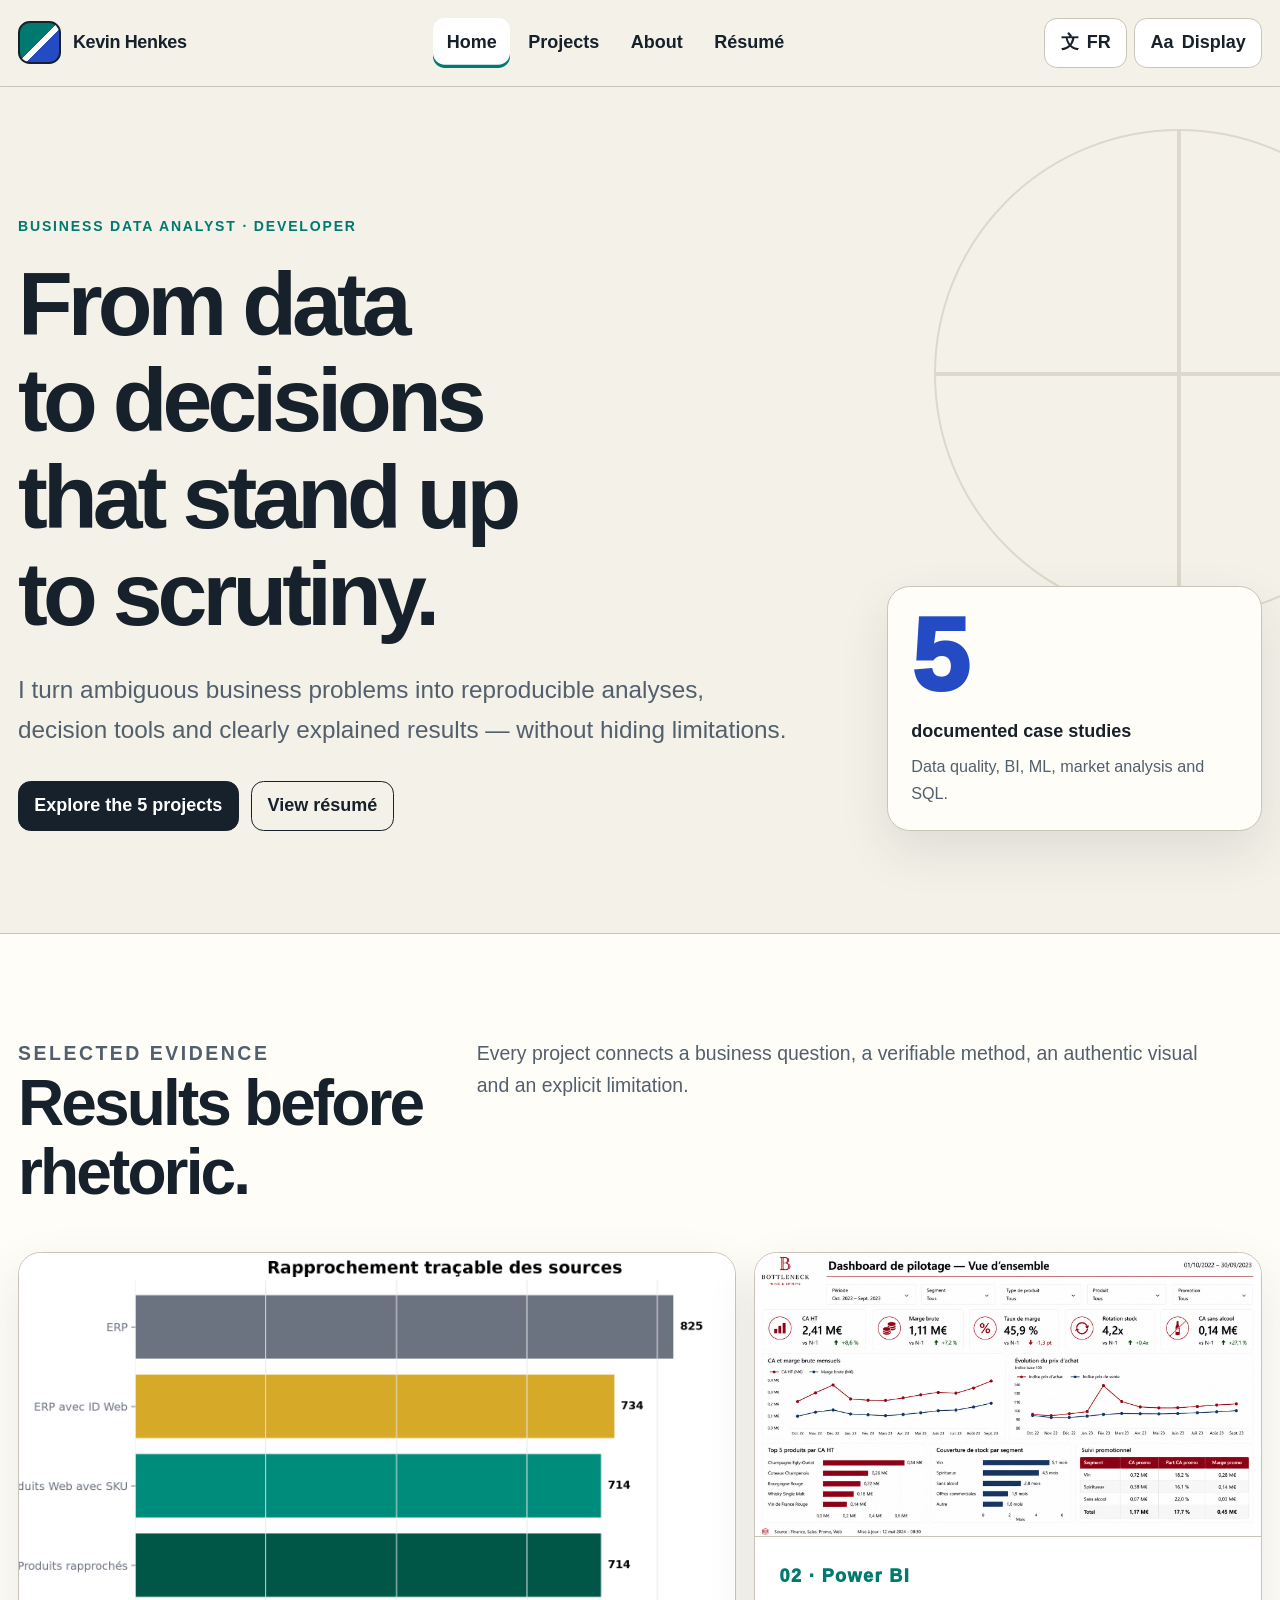
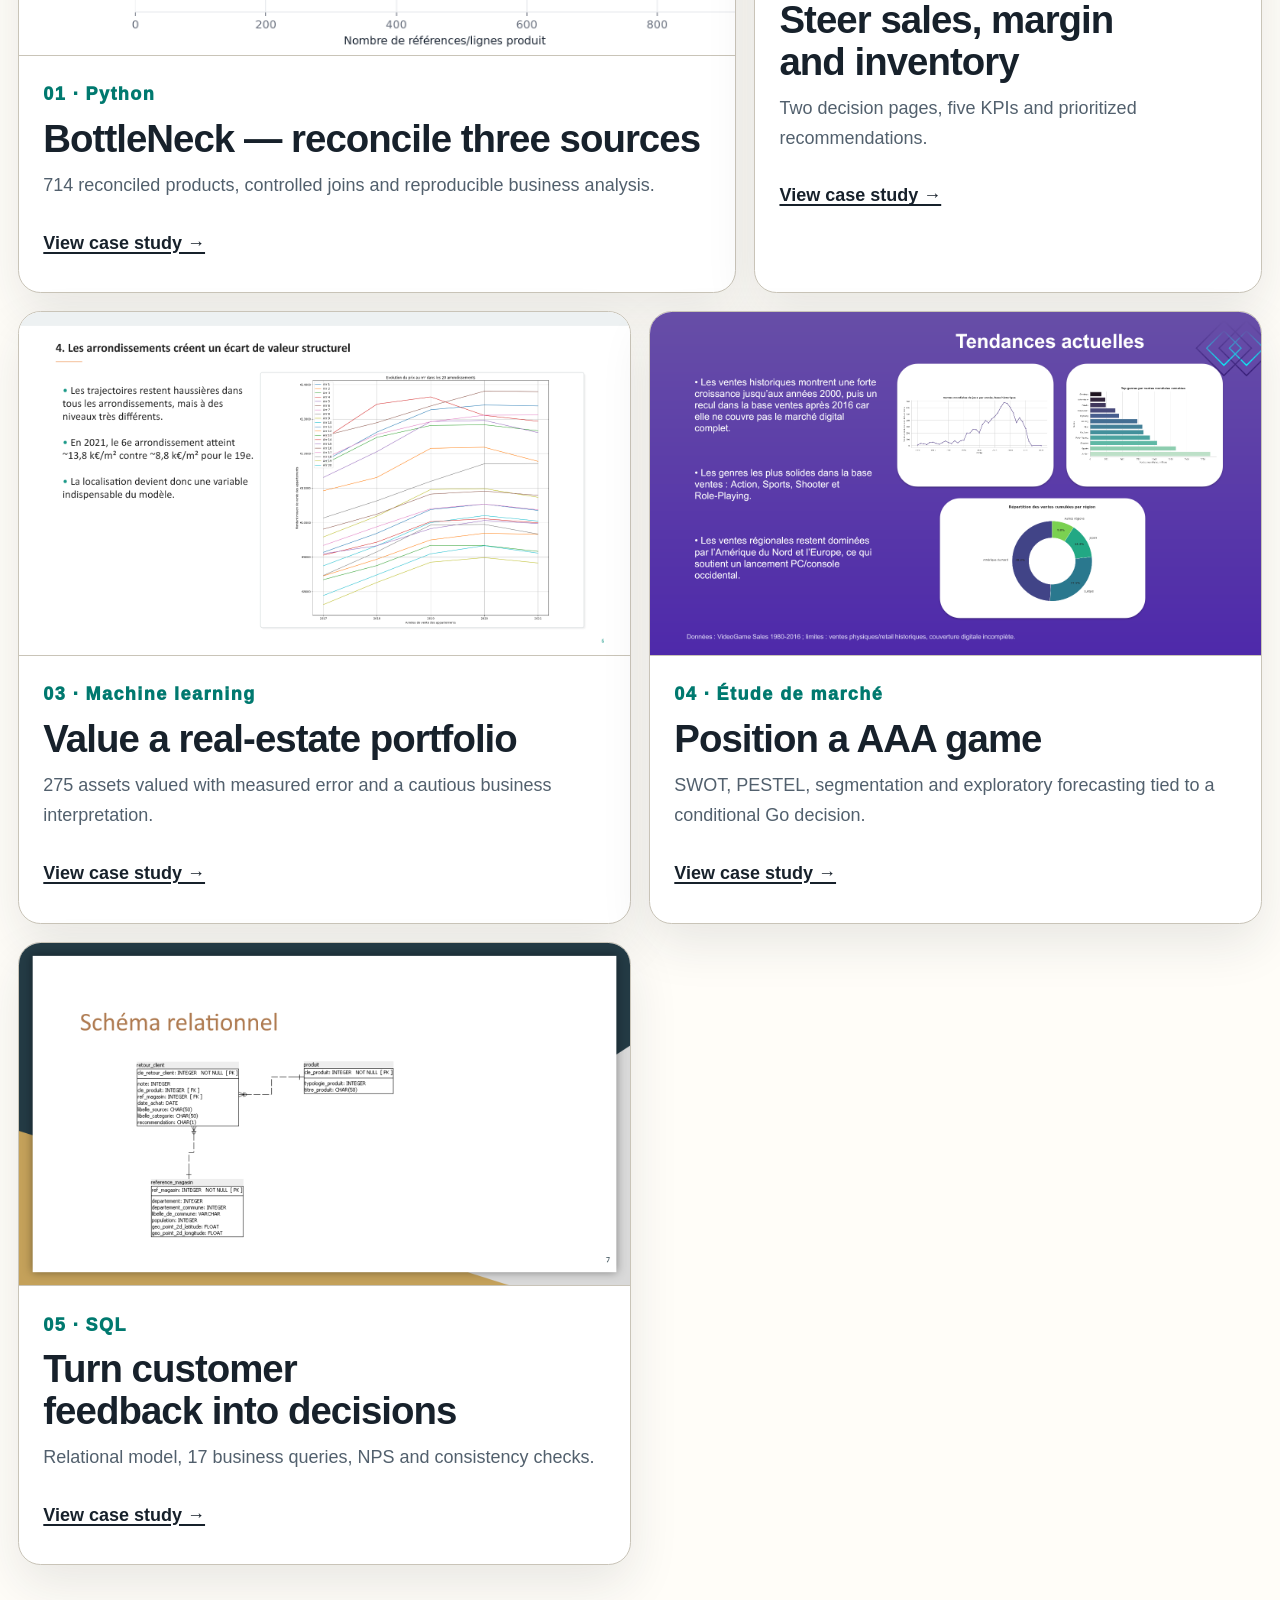
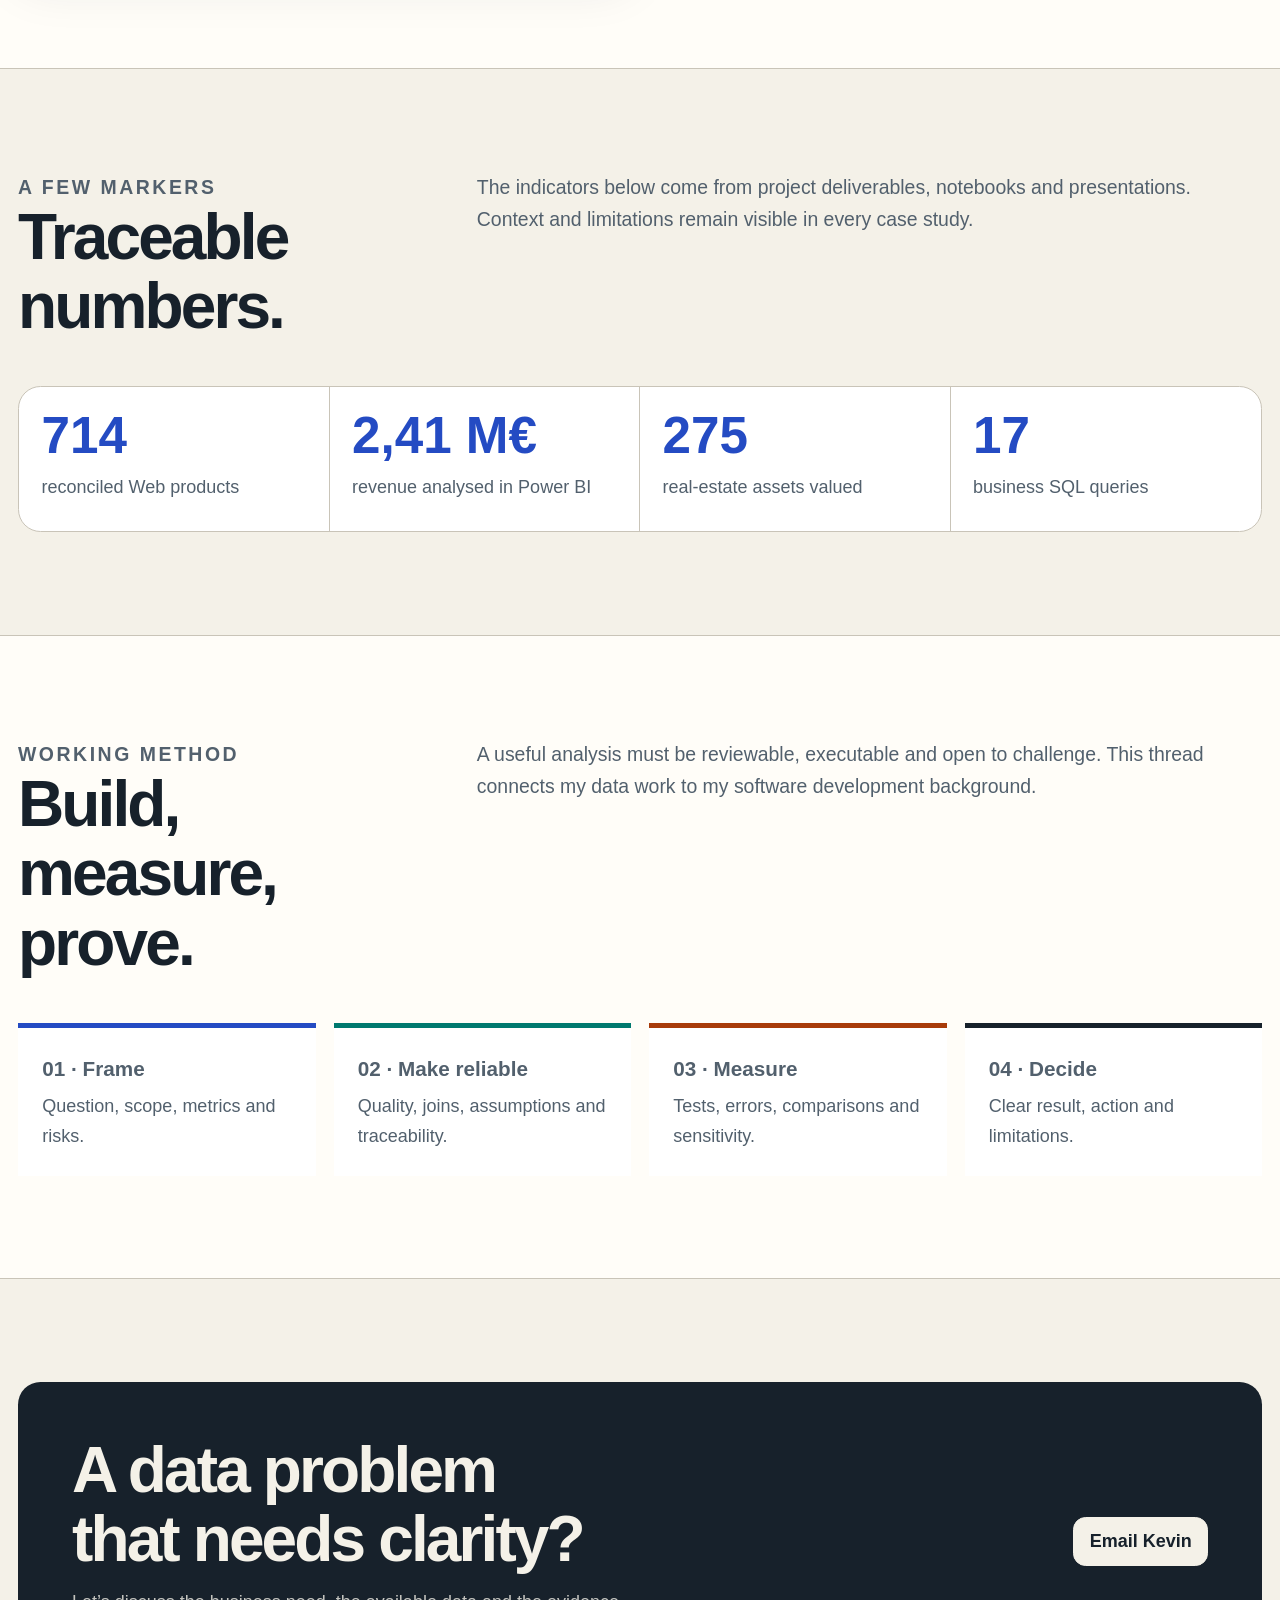
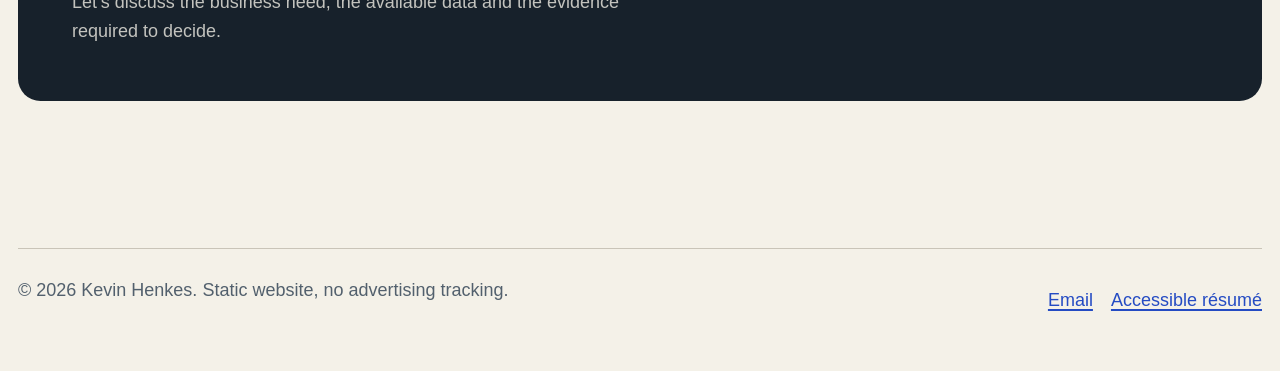
==== Portfolio_Web_Static/index.html @ 6a2ebac6 "v2" ====
<!doctype html>
<html lang="fr">
  <head>
    <meta charset="utf-8">
    <meta name="viewport" content="width=device-width, initial-scale=1">
    <meta name="color-scheme" content="light dark">
    <meta name="theme-color" content="#f4f1e8">
    <meta name="description" content="Portfolio bilingue de Kevin Henkes, Business Data Analyst : Python, SQL, Power BI, machine learning et analyses reproductibles.">
    <meta property="og:type" content="website">
    <meta property="og:title" content="Kevin Henkes — Business Data Analyst">
    <meta property="og:description" content="Cinq projets documentés par leurs décisions, leurs résultats et leurs limites.">
    <title>Kevin Henkes — Business Data Analyst</title>
    <link rel="stylesheet" href="assets/css/styles.css?v=20260821-4">
    <script src="assets/js/app.js?v=20260821-4" defer></script>
  </head>
  <body data-language="fr" data-theme="light" data-contrast="normal" data-text="normal">
    <span class="sr-only" data-page-title data-lang="fr">Kevin Henkes — Business Data Analyst</span>
    <span class="sr-only" data-page-title data-lang="en">Kevin Henkes — Business Data Analyst</span>
    <span class="sr-only" data-page-description data-lang="fr">Portfolio bilingue de Kevin Henkes, Business Data Analyst : Python, SQL, Power BI, machine learning et analyses reproductibles.</span>
    <span class="sr-only" data-page-description data-lang="en">Bilingual portfolio of Kevin Henkes, Business Data Analyst: Python, SQL, Power BI, machine learning and reproducible analysis.</span>

    <a class="skip-link" href="#contenu">
      <span data-lang="fr">Aller au contenu</span>
      <span data-lang="en">Skip to content</span>
    </a>

    <header class="site-header">
      <div class="container header-row">
        <a class="brand" href="index.html" aria-label="Kevin Henkes — Accueil" data-aria-fr="Kevin Henkes — Accueil" data-aria-en="Kevin Henkes — Home">
          <span class="brand-mark" aria-hidden="true">KH</span>
          <span class="brand-text">Kevin Henkes</span>
        </a>
        <button class="menu-button" type="button" data-menu-toggle aria-expanded="false" aria-controls="navigation-principale">
          <span data-lang="fr">Menu</span><span data-lang="en">Menu</span>
        </button>
        <nav class="main-nav" id="navigation-principale" data-main-nav aria-label="Navigation principale" data-aria-fr="Navigation principale" data-aria-en="Main navigation">
          <ul>
            <li><a href="index.html" aria-current="page"><span data-lang="fr">Accueil</span><span data-lang="en">Home</span></a></li>
            <li><a href="projets.html"><span data-lang="fr">Projets</span><span data-lang="en">Projects</span></a></li>
            <li><a href="a-propos.html"><span data-lang="fr">À propos</span><span data-lang="en">About</span></a></li>
            <li><a href="cv.html"><span data-lang="fr">CV</span><span data-lang="en">Résumé</span></a></li>
          </ul>
        </nav>
        <div class="header-actions">
          <button class="control-button" type="button" data-language-toggle>
            <span aria-hidden="true">文</span><span data-language-label>EN</span>
          </button>
          <button class="control-button" type="button" data-access-toggle aria-expanded="false" aria-controls="reglages-accessibilite">
            <span aria-hidden="true">Aa</span>
            <span class="control-label" data-lang="fr">Affichage</span><span class="control-label" data-lang="en">Display</span>
          </button>
        </div>
      </div>
    </header>

    <aside class="access-panel" id="reglages-accessibilite" data-access-panel hidden aria-labelledby="titre-accessibilite">
      <h2 id="titre-accessibilite"><span data-lang="fr">Confort visuel</span><span data-lang="en">Visual comfort</span></h2>
      <p><span data-lang="fr">Ces réglages sont mémorisés uniquement dans votre navigateur.</span><span data-lang="en">These settings are stored only in your browser.</span></p>
      <div class="access-grid">
        <button class="control-button" type="button" data-theme-toggle aria-pressed="false"><span data-lang="fr">Clair / sombre</span><span data-lang="en">Light / dark</span></button>
        <button class="control-button" type="button" data-contrast-toggle aria-pressed="false"><span data-lang="fr">Contraste +</span><span data-lang="en">Contrast +</span></button>
        <button class="control-button" type="button" data-text-toggle aria-pressed="false"><span data-lang="fr">Texte agrandi</span><span data-lang="en">Larger text</span></button>
        <button class="control-button" type="button" data-language-toggle><span data-lang="fr">English</span><span data-lang="en">Français</span></button>
      </div>
    </aside>

    <main id="contenu">
      <section class="hero">
        <div class="container hero-grid">
          <div>
            <p class="eyebrow"><span data-lang="fr">Business Data Analyst · Développeur</span><span data-lang="en">Business Data Analyst · Developer</span></p>
            <h1>
              <span data-lang="fr">Des données aux décisions démontrables.</span>
              <span data-lang="en">From data to decisions that stand up to scrutiny.</span>
            </h1>
            <p class="hero-lead">
              <span data-lang="fr">Je transforme des problèmes métier flous en analyses reproductibles, outils de décision et résultats expliqués — sans masquer les limites.</span>
              <span data-lang="en">I turn ambiguous business problems into reproducible analyses, decision tools and clearly explained results — without hiding limitations.</span>
            </p>
            <div class="hero-actions">
              <a class="button button-primary" href="projets.html"><span data-lang="fr">Explorer les 5 projets</span><span data-lang="en">Explore the 5 projects</span></a>
              <a class="button button-secondary" href="cv.html"><span data-lang="fr">Voir le CV</span><span data-lang="en">View résumé</span></a>
            </div>
          </div>
          <aside class="hero-proof" aria-label="Preuve principale" data-aria-fr="Preuve principale" data-aria-en="Primary evidence">
            <p class="proof-number">5</p>
            <p class="proof-label"><span data-lang="fr">études de cas documentées</span><span data-lang="en">documented case studies</span></p>
            <p class="proof-note"><span data-lang="fr">Data quality, BI, ML, analyse de marché et SQL.</span><span data-lang="en">Data quality, BI, ML, market analysis and SQL.</span></p>
          </aside>
        </div>
      </section>

      <section class="section section-alt" aria-labelledby="preuves-titre">
        <div class="container">
          <div class="section-header">
            <div>
              <p class="eyebrow"><span data-lang="fr">Preuves sélectionnées</span><span data-lang="en">Selected evidence</span></p>
              <h2 id="preuves-titre"><span data-lang="fr">Le résultat avant le discours.</span><span data-lang="en">Results before rhetoric.</span></h2>
            </div>
            <p><span data-lang="fr">Chaque projet relie une question métier, une méthode vérifiable, un visuel authentique et une limite assumée.</span><span data-lang="en">Every project connects a business question, a verifiable method, an authentic visual and an explicit limitation.</span></p>
          </div>

          <div class="project-grid">
            <article class="project-card">
              <div class="project-card-media"><img src="assets/images/bottleneck-pipeline.png" alt="Graphique de rapprochement des sources ERP, Web et liaison du projet BottleNeck" data-alt-fr="Graphique de rapprochement des sources ERP, Web et liaison du projet BottleNeck" data-alt-en="Chart reconciling the ERP, Web and mapping sources in the BottleNeck project" width="1600" height="900"></div>
              <div class="project-card-body">
                <span class="project-index">01 · Python</span>
                <h3><span data-lang="fr">BottleNeck — fiabiliser trois sources</span><span data-lang="en">BottleNeck — reconcile three sources</span></h3>
                <p><span data-lang="fr">714 produits rapprochés, contrôles de jointure et analyse commerciale reproductible.</span><span data-lang="en">714 reconciled products, controlled joins and reproducible business analysis.</span></p>
                <a class="project-card-link" href="projets.html#bottleneck"><span data-lang="fr">Voir l’étude de cas →</span><span data-lang="en">View case study →</span></a>
              </div>
            </article>

            <article class="project-card">
              <div class="project-card-media"><img src="assets/images/powerbi-overview.png" alt="Vue d’ensemble du tableau de bord Power BI BottleNeck" data-alt-fr="Vue d’ensemble du tableau de bord Power BI BottleNeck" data-alt-en="Overview of the BottleNeck Power BI dashboard" width="1600" height="900"></div>
              <div class="project-card-body">
                <span class="project-index">02 · Power BI</span>
                <h3><span data-lang="fr">Piloter ventes, marge et stock</span><span data-lang="en">Steer sales, margin and inventory</span></h3>
                <p><span data-lang="fr">Deux pages de décision, cinq KPI et des recommandations priorisées.</span><span data-lang="en">Two decision pages, five KPIs and prioritized recommendations.</span></p>
                <a class="project-card-link" href="projets.html#powerbi"><span data-lang="fr">Voir l’étude de cas →</span><span data-lang="en">View case study →</span></a>
              </div>
            </article>

            <article class="project-card">
              <div class="project-card-media"><img src="assets/images/immobilier-location.png" alt="Évolution du prix au mètre carré par arrondissement de Paris" data-alt-fr="Évolution du prix au mètre carré par arrondissement de Paris" data-alt-en="Price per square metre over time across Paris districts" width="1600" height="900"></div>
              <div class="project-card-body">
                <span class="project-index">03 · Machine learning</span>
                <h3><span data-lang="fr">Valoriser un portefeuille immobilier</span><span data-lang="en">Value a real-estate portfolio</span></h3>
                <p><span data-lang="fr">275 actifs estimés avec une erreur mesurée et une lecture métier prudente.</span><span data-lang="en">275 assets valued with measured error and a cautious business interpretation.</span></p>
                <a class="project-card-link" href="projets.html#immobilier"><span data-lang="fr">Voir l’étude de cas →</span><span data-lang="en">View case study →</span></a>
              </div>
            </article>

            <article class="project-card">
              <div class="project-card-media"><img src="assets/images/uoi-trends.png" alt="Graphiques des tendances du marché du jeu vidéo analysées pour UOI Games" data-alt-fr="Graphiques des tendances du marché du jeu vidéo analysées pour UOI Games" data-alt-en="Video-game market trend charts analysed for UOI Games" width="1600" height="900"></div>
              <div class="project-card-body">
                <span class="project-index">04 · Étude de marché</span>
                <h3><span data-lang="fr">Positionner un jeu AAA</span><span data-lang="en">Position a AAA game</span></h3>
                <p><span data-lang="fr">SWOT, PESTEL, segmentation et prévision exploratoire reliées à une décision Go conditionnelle.</span><span data-lang="en">SWOT, PESTEL, segmentation and exploratory forecasting tied to a conditional Go decision.</span></p>
                <a class="project-card-link" href="projets.html#uoi-games"><span data-lang="fr">Voir l’étude de cas →</span><span data-lang="en">View case study →</span></a>
              </div>
            </article>

            <article class="project-card">
              <div class="project-card-media"><img src="assets/images/sql-schema.png" alt="Schéma relationnel de la base Retail Insight 360" data-alt-fr="Schéma relationnel de la base Retail Insight 360" data-alt-en="Relational schema for the Retail Insight 360 database" width="1600" height="900"></div>
              <div class="project-card-body">
                <span class="project-index">05 · SQL</span>
                <h3><span data-lang="fr">Transformer les retours clients en décisions</span><span data-lang="en">Turn customer feedback into decisions</span></h3>
                <p><span data-lang="fr">Modèle relationnel, 17 requêtes métier, NPS et contrôles de cohérence.</span><span data-lang="en">Relational model, 17 business queries, NPS and consistency checks.</span></p>
                <a class="project-card-link" href="projets.html#retail"><span data-lang="fr">Voir l’étude de cas →</span><span data-lang="en">View case study →</span></a>
              </div>
            </article>
          </div>
        </div>
      </section>

      <section class="section" aria-labelledby="impact-titre">
        <div class="container">
          <div class="section-header">
            <div>
              <p class="eyebrow"><span data-lang="fr">Quelques repères</span><span data-lang="en">A few markers</span></p>
              <h2 id="impact-titre"><span data-lang="fr">Des chiffres traçables.</span><span data-lang="en">Traceable numbers.</span></h2>
            </div>
            <p><span data-lang="fr">Les indicateurs ci-dessous proviennent des livrables, notebooks et présentations des projets. Le contexte et les limites restent visibles dans chaque étude de cas.</span><span data-lang="en">The indicators below come from project deliverables, notebooks and presentations. Context and limitations remain visible in every case study.</span></p>
          </div>
          <div class="metric-strip">
            <div class="metric"><strong>714</strong><span><span data-lang="fr">produits Web rapprochés</span><span data-lang="en">reconciled Web products</span></span></div>
            <div class="metric"><strong>2,41 M€</strong><span><span data-lang="fr">de CA analysé dans Power BI</span><span data-lang="en">revenue analysed in Power BI</span></span></div>
            <div class="metric"><strong>275</strong><span><span data-lang="fr">actifs immobiliers valorisés</span><span data-lang="en">real-estate assets valued</span></span></div>
            <div class="metric"><strong>17</strong><span><span data-lang="fr">requêtes SQL métier</span><span data-lang="en">business SQL queries</span></span></div>
          </div>
        </div>
      </section>

      <section class="section section-alt" aria-labelledby="methode-titre">
        <div class="container">
          <div class="section-header">
            <div>
              <p class="eyebrow"><span data-lang="fr">Méthode de travail</span><span data-lang="en">Working method</span></p>
              <h2 id="methode-titre"><span data-lang="fr">Construire, mesurer, prouver.</span><span data-lang="en">Build, measure, prove.</span></h2>
            </div>
            <p><span data-lang="fr">Une analyse utile doit pouvoir être relue, exécutée et contestée. C’est ce fil rouge qui relie mes projets data à mon expérience de développeur.</span><span data-lang="en">A useful analysis must be reviewable, executable and open to challenge. This thread connects my data work to my software development background.</span></p>
          </div>
          <ol class="method-list">
            <li><strong><span data-lang="fr">01 · Formaliser</span><span data-lang="en">01 · Frame</span></strong><span><span data-lang="fr">Question, périmètre, métriques et risques.</span><span data-lang="en">Question, scope, metrics and risks.</span></span></li>
            <li><strong><span data-lang="fr">02 · Fiabiliser</span><span data-lang="en">02 · Make reliable</span></strong><span><span data-lang="fr">Qualité, jointures, hypothèses et traçabilité.</span><span data-lang="en">Quality, joins, assumptions and traceability.</span></span></li>
            <li><strong><span data-lang="fr">03 · Mesurer</span><span data-lang="en">03 · Measure</span></strong><span><span data-lang="fr">Tests, erreurs, comparaisons et sensibilité.</span><span data-lang="en">Tests, errors, comparisons and sensitivity.</span></span></li>
            <li><strong><span data-lang="fr">04 · Décider</span><span data-lang="en">04 · Decide</span></strong><span><span data-lang="fr">Résultat compréhensible, action et limites.</span><span data-lang="en">Clear result, action and limitations.</span></span></li>
          </ol>
        </div>
      </section>

      <section class="section">
        <div class="container cta">
          <div>
            <h2><span data-lang="fr">Un problème data à rendre plus clair ?</span><span data-lang="en">A data problem that needs clarity?</span></h2>
            <p><span data-lang="fr">Parlons du besoin métier, des données disponibles et de la preuve nécessaire pour décider.</span><span data-lang="en">Let’s discuss the business need, the available data and the evidence required to decide.</span></p>
          </div>
          <a class="button" href="mailto:henkeskevin0@gmail.com"><span data-lang="fr">Écrire à Kevin</span><span data-lang="en">Email Kevin</span></a>
        </div>
      </section>
    </main>

    <footer class="site-footer">
      <div class="container footer-row">
        <p>© <span data-current-year>2026</span> Kevin Henkes. <span data-lang="fr">Site statique, sans suivi publicitaire.</span><span data-lang="en">Static website, no advertising tracking.</span></p>
        <ul class="footer-links">
          <li><a href="mailto:henkeskevin0@gmail.com">Email</a></li>
          <li><a href="cv.html"><span data-lang="fr">CV accessible</span><span data-lang="en">Accessible résumé</span></a></li>
        </ul>
      </div>
    </footer>
  </body>
</html>
---- Portfolio_Web_Static/assets/css/styles.css ----
:root {
  color-scheme: light;
  --page: #f4f1e8;
  --surface: #fffdf8;
  --surface-strong: #ffffff;
  --ink: #17212b;
  --muted: #52606d;
  --line: #c9c4b8;
  --blue: #244bc3;
  --teal: #00796f;
  --orange: #a83b0a;
  --focus: #7a2cff;
  --shadow: 0 20px 50px rgba(30, 38, 46, 0.1);
  --radius: 1.25rem;
  --content: 76rem;
  --reading: 70ch;
  --base-font: 18px;
}

* {
  box-sizing: border-box;
}

html {
  scroll-behavior: smooth;
  font-size: var(--base-font);
}

body {
  margin: 0;
  min-width: 320px;
  background: var(--page);
  color: var(--ink);
  font-family: Inter, Aptos, "Segoe UI", Arial, sans-serif;
  line-height: 1.65;
  text-rendering: optimizeLegibility;
}

body[data-theme="dark"] {
  color-scheme: dark;
  --page: #101820;
  --surface: #17232d;
  --surface-strong: #1d2b36;
  --ink: #f5f7f8;
  --muted: #c3ced7;
  --line: #506170;
  --blue: #9db7ff;
  --teal: #68d8cb;
  --orange: #ffad83;
  --focus: #ffd400;
  --shadow: 0 20px 50px rgba(0, 0, 0, 0.35);
}

body[data-contrast="high"] {
  --page: #ffffff;
  --surface: #ffffff;
  --surface-strong: #ffffff;
  --ink: #000000;
  --muted: #111111;
  --line: #000000;
  --blue: #001b8f;
  --teal: #005f4b;
  --orange: #7a2100;
  --focus: #ff00b8;
  --shadow: none;
}

body[data-theme="dark"][data-contrast="high"] {
  --page: #000000;
  --surface: #000000;
  --surface-strong: #000000;
  --ink: #ffffff;
  --muted: #ffffff;
  --line: #ffffff;
  --blue: #b9c9ff;
  --teal: #8ff4e5;
  --orange: #ffc09f;
  --focus: #ffff00;
}

html[data-text="large"] {
  --base-font: 21px;
}

img,
svg,
video,
iframe,
object {
  max-width: 100%;
}

img {
  display: block;
  height: auto;
}

a {
  color: var(--blue);
  text-decoration-thickness: 0.12em;
  text-underline-offset: 0.18em;
}

a:hover {
  text-decoration-thickness: 0.2em;
}

button,
a {
  -webkit-tap-highlight-color: transparent;
}

:focus-visible {
  outline: 0.2rem solid var(--focus);
  outline-offset: 0.22rem;
}

::selection {
  background: #ffd36a;
  color: #111111;
}

.skip-link {
  position: fixed;
  z-index: 1000;
  top: 0.75rem;
  left: 0.75rem;
  transform: translateY(-180%);
  padding: 0.75rem 1rem;
  border: 0.15rem solid currentColor;
  border-radius: 0.5rem;
  background: var(--surface-strong);
  color: var(--ink);
  font-weight: 800;
}

.skip-link:focus {
  transform: translateY(0);
}

.container {
  width: min(calc(100% - 2rem), var(--content));
  margin-inline: auto;
}

.site-header {
  position: sticky;
  z-index: 100;
  top: 0;
  border-bottom: 0.06rem solid var(--line);
  background: color-mix(in srgb, var(--page) 92%, transparent);
  backdrop-filter: blur(16px);
}

.header-row {
  display: flex;
  min-height: 4.75rem;
  align-items: center;
  justify-content: space-between;
  gap: 1rem;
}

.brand {
  display: inline-flex;
  align-items: center;
  gap: 0.65rem;
  color: var(--ink);
  font-weight: 900;
  letter-spacing: -0.02em;
  text-decoration: none;
}

.brand-mark {
  display: grid;
  width: 2.4rem;
  height: 2.4rem;
  place-items: center;
  border: 0.15rem solid var(--ink);
  border-radius: 0.65rem;
  background: linear-gradient(135deg, var(--teal) 0 48%, var(--surface) 48% 58%, var(--blue) 58% 100%);
  color: transparent;
}

.main-nav ul {
  display: flex;
  align-items: center;
  gap: 0.25rem;
  margin: 0;
  padding: 0;
  list-style: none;
}

.main-nav a {
  display: inline-flex;
  min-height: 2.75rem;
  align-items: center;
  padding: 0.45rem 0.75rem;
  border-radius: 0.65rem;
  color: var(--ink);
  font-weight: 700;
  text-decoration: none;
}

.main-nav a:hover,
.main-nav a[aria-current="page"] {
  background: var(--surface-strong);
  box-shadow: inset 0 -0.18rem 0 var(--teal);
}

.header-actions {
  display: flex;
  align-items: center;
  gap: 0.4rem;
}

.control-button,
.menu-button,
.button {
  display: inline-flex;
  min-height: 2.75rem;
  align-items: center;
  justify-content: center;
  gap: 0.45rem;
  padding: 0.55rem 0.85rem;
  border: 0.1rem solid var(--line);
  border-radius: 0.7rem;
  background: var(--surface-strong);
  color: var(--ink);
  font: inherit;
  font-weight: 800;
  line-height: 1.2;
  text-decoration: none;
  cursor: pointer;
}

.control-button:hover,
.menu-button:hover {
  border-color: var(--ink);
}

.menu-button {
  display: none;
}

.button-primary {
  border-color: var(--ink);
  background: var(--ink);
  color: var(--surface-strong);
}

body[data-theme="dark"] .button-primary,
body[data-contrast="high"] .button-primary {
  background: var(--ink);
  color: var(--page);
}

.button-secondary {
  border-color: var(--ink);
  background: transparent;
}

.access-panel {
  position: fixed;
  z-index: 150;
  top: 5.25rem;
  right: max(1rem, calc((100vw - var(--content)) / 2));
  width: min(24rem, calc(100vw - 2rem));
  padding: 1rem;
  border: 0.1rem solid var(--line);
  border-radius: 1rem;
  background: var(--surface-strong);
  box-shadow: var(--shadow);
}

.access-panel[hidden] {
  display: none;
}

.access-panel h2 {
  margin: 0 0 0.35rem;
  font-size: 1.15rem;
}

.access-panel p {
  margin: 0 0 0.75rem;
  color: var(--muted);
  font-size: 0.9rem;
}

.access-grid {
  display: grid;
  grid-template-columns: repeat(2, minmax(0, 1fr));
  gap: 0.55rem;
}

.access-grid .control-button[aria-pressed="true"] {
  border-color: var(--blue);
  box-shadow: inset 0 0 0 0.1rem var(--blue);
}

main {
  overflow: clip;
}

.hero {
  position: relative;
  padding-block: clamp(4.5rem, 10vw, 8.5rem) clamp(3.5rem, 8vw, 7rem);
}

.hero::before {
  position: absolute;
  z-index: -1;
  top: 5%;
  right: -8rem;
  width: clamp(17rem, 38vw, 38rem);
  aspect-ratio: 1;
  border: 0.14rem solid var(--line);
  border-radius: 50%;
  background:
    linear-gradient(90deg, transparent 49.5%, var(--line) 49.5% 50.5%, transparent 50.5%),
    linear-gradient(transparent 49.5%, var(--line) 49.5% 50.5%, transparent 50.5%);
  content: "";
  opacity: 0.55;
}

.eyebrow {
  margin: 0 0 1rem;
  color: var(--teal);
  font-size: 0.78rem;
  font-weight: 900;
  letter-spacing: 0.13em;
  text-transform: uppercase;
}

.hero-grid {
  display: grid;
  grid-template-columns: minmax(0, 1.35fr) minmax(17rem, 0.65fr);
  align-items: end;
  gap: clamp(2rem, 7vw, 6rem);
}

h1,
h2,
h3 {
  line-height: 1.08;
  text-wrap: balance;
}

h1 {
  max-width: 15ch;
  margin: 0;
  font-size: clamp(2.75rem, 7vw, 6.6rem);
  letter-spacing: -0.055em;
}

.hero-lead {
  max-width: 58ch;
  margin: 1.5rem 0 0;
  color: var(--muted);
  font-size: clamp(1.08rem, 2vw, 1.35rem);
}

.hero-actions {
  display: flex;
  flex-wrap: wrap;
  gap: 0.7rem;
  margin-top: 1.75rem;
}

.hero-proof {
  padding: 1.3rem;
  border: 0.1rem solid var(--line);
  border-radius: var(--radius);
  background: var(--surface);
  box-shadow: var(--shadow);
}

.proof-number {
  margin: 0;
  color: var(--blue);
  font-size: clamp(3.5rem, 8vw, 6.5rem);
  font-weight: 950;
  line-height: 0.9;
}

.proof-label {
  margin: 0.8rem 0 0;
  font-weight: 800;
}

.proof-note {
  margin: 0.35rem 0 0;
  color: var(--muted);
  font-size: 0.9rem;
}

.section {
  padding-block: clamp(3.5rem, 8vw, 7rem);
}

.section-alt {
  border-block: 0.06rem solid var(--line);
  background: var(--surface);
}

.section-header {
  display: grid;
  grid-template-columns: minmax(0, 0.7fr) minmax(20rem, 1.3fr);
  gap: 2rem;
  margin-bottom: 2.5rem;
}

.section-header h2,
.page-intro h1 {
  margin: 0;
  font-size: clamp(2.15rem, 5vw, 4.2rem);
  letter-spacing: -0.045em;
}

.section-header p {
  max-width: var(--reading);
  margin: 0;
  color: var(--muted);
  font-size: 1.08rem;
}

.project-grid {
  display: grid;
  grid-template-columns: repeat(12, minmax(0, 1fr));
  gap: 1rem;
}

.project-card {
  position: relative;
  grid-column: span 6;
  overflow: hidden;
  border: 0.1rem solid var(--line);
  border-radius: var(--radius);
  background: var(--surface-strong);
  box-shadow: var(--shadow);
}

.project-card:first-child {
  grid-column: span 7;
}

.project-card:nth-child(2) {
  grid-column: span 5;
}

.project-card-media {
  aspect-ratio: 16 / 9;
  overflow: hidden;
  border-bottom: 0.1rem solid var(--line);
  background: #e9edf0;
}

.project-card-media img {
  width: 100%;
  height: 100%;
  object-fit: cover;
  transition: transform 220ms ease;
}

.project-card:hover .project-card-media img {
  transform: scale(1.025);
}

.project-card-body {
  padding: 1.35rem;
}

.project-index {
  color: var(--teal);
  font-weight: 950;
  letter-spacing: 0.08em;
}

.project-card h3 {
  margin: 0.45rem 0 0.65rem;
  font-size: clamp(1.45rem, 3vw, 2.2rem);
  letter-spacing: -0.025em;
}

.project-card p {
  margin: 0;
  color: var(--muted);
}

.project-card-link {
  display: inline-flex;
  min-height: 2.75rem;
  align-items: center;
  margin-top: 1rem;
  color: var(--ink);
  font-weight: 900;
}

.metric-strip {
  display: grid;
  grid-template-columns: repeat(4, minmax(0, 1fr));
  border: 0.1rem solid var(--line);
  border-radius: var(--radius);
  background: var(--surface-strong);
}

.metric {
  min-height: 8rem;
  padding: 1.25rem;
  border-right: 0.1rem solid var(--line);
}

.metric:last-child {
  border-right: 0;
}

.metric strong {
  display: block;
  color: var(--blue);
  font-size: clamp(1.8rem, 4vw, 3rem);
  line-height: 1;
}

.metric span {
  display: block;
  margin-top: 0.65rem;
  color: var(--muted);
}

.method-list {
  display: grid;
  grid-template-columns: repeat(4, minmax(0, 1fr));
  gap: 1rem;
  margin: 0;
  padding: 0;
  list-style: none;
}

.method-list li {
  padding: 1.35rem;
  border-top: 0.28rem solid var(--blue);
  background: var(--surface-strong);
}

.method-list li:nth-child(2) {
  border-color: var(--teal);
}

.method-list li:nth-child(3) {
  border-color: var(--orange);
}

.method-list li:nth-child(4) {
  border-color: var(--ink);
}

.method-list strong {
  display: block;
  margin-bottom: 0.35rem;
  font-size: 1.15rem;
}

.method-list span {
  color: var(--muted);
}

.page-intro {
  padding-block: clamp(3.5rem, 8vw, 7rem) 3rem;
}

.page-intro h1 {
  max-width: 18ch;
}

.page-intro p {
  max-width: var(--reading);
  margin: 1.25rem 0 0;
  color: var(--muted);
  font-size: 1.15rem;
}

.project-nav {
  position: sticky;
  z-index: 20;
  top: 4.75rem;
  overflow-x: auto;
  border-block: 0.06rem solid var(--line);
  background: var(--surface);
  scrollbar-width: thin;
}

.project-nav ul {
  display: flex;
  width: max-content;
  min-width: 100%;
  align-items: center;
  gap: 0.3rem;
  margin: 0;
  padding: 0.65rem 0;
  list-style: none;
}

.project-nav a {
  display: inline-flex;
  min-height: 2.6rem;
  align-items: center;
  padding: 0.4rem 0.75rem;
  border-radius: 999px;
  color: var(--ink);
  font-size: 0.9rem;
  font-weight: 800;
  text-decoration: none;
  white-space: nowrap;
}

.project-nav a:hover,
.project-nav a[aria-current="true"] {
  background: var(--ink);
  color: var(--page);
}

.case-study {
  scroll-margin-top: 9.5rem;
  padding-block: clamp(4rem, 9vw, 8rem);
  border-bottom: 0.06rem solid var(--line);
}

.case-head {
  display: grid;
  grid-template-columns: minmax(0, 0.7fr) minmax(20rem, 1.3fr);
  gap: clamp(2rem, 6vw, 5rem);
  align-items: end;
  margin-bottom: 2.75rem;
}

.case-number {
  color: var(--teal);
  font-size: clamp(5rem, 12vw, 10rem);
  font-weight: 950;
  line-height: 0.78;
  letter-spacing: -0.08em;
}

.case-head h2 {
  margin: 0;
  font-size: clamp(2.2rem, 5vw, 4.4rem);
  letter-spacing: -0.05em;
}

.case-summary {
  max-width: var(--reading);
  margin: 1rem 0 0;
  color: var(--muted);
  font-size: 1.12rem;
}

.case-layout {
  display: grid;
  grid-template-columns: minmax(0, 1.1fr) minmax(18rem, 0.9fr);
  gap: clamp(2rem, 6vw, 5rem);
}

.case-copy h3 {
  margin: 2rem 0 0.65rem;
  font-size: 1.4rem;
}

.case-copy h3:first-child {
  margin-top: 0;
}

.case-copy p,
.case-copy li {
  max-width: var(--reading);
}

.case-copy p {
  color: var(--muted);
}

.case-copy ul {
  padding-left: 1.3rem;
}

.case-copy li + li {
  margin-top: 0.45rem;
}

.case-evidence {
  display: grid;
  align-content: start;
  gap: 1rem;
}

.evidence-card {
  overflow: hidden;
  border: 0.1rem solid var(--line);
  border-radius: 1rem;
  background: var(--surface-strong);
  box-shadow: var(--shadow);
}

.evidence-card img {
  width: 100%;
  border-bottom: 0.1rem solid var(--line);
  background: #ffffff;
}

.evidence-card figcaption {
  padding: 0.8rem 1rem;
  color: var(--muted);
  font-size: 0.84rem;
}

.evidence-data {
  padding: 1rem;
  border: 0.1rem solid var(--line);
  border-radius: 1rem;
  background: var(--surface-strong);
}

.evidence-data summary {
  min-height: 2.5rem;
  cursor: pointer;
  font-weight: 900;
}

.evidence-data dl {
  display: grid;
  grid-template-columns: minmax(7rem, 0.7fr) minmax(0, 1.3fr);
  gap: 0.55rem 1rem;
  margin: 1rem 0 0;
}

.evidence-data dt {
  color: var(--muted);
}

.evidence-data dd {
  margin: 0;
  font-weight: 800;
}

.tag-list {
  display: flex;
  flex-wrap: wrap;
  gap: 0.45rem;
  margin: 1.25rem 0 0;
  padding: 0;
  list-style: none;
}

.tag-list li {
  padding: 0.34rem 0.65rem;
  border: 0.08rem solid var(--line);
  border-radius: 999px;
  background: var(--surface);
  color: var(--ink);
  font-size: 0.84rem;
  font-weight: 750;
}

.about-grid {
  display: grid;
  grid-template-columns: minmax(0, 1.15fr) minmax(19rem, 0.85fr);
  gap: clamp(2rem, 7vw, 6rem);
}

.prose {
  max-width: var(--reading);
}

.prose h2 {
  margin: 2.5rem 0 0.8rem;
  font-size: clamp(1.75rem, 4vw, 2.7rem);
}

.prose h2:first-child {
  margin-top: 0;
}

.prose p {
  color: var(--muted);
}

.principles {
  display: grid;
  gap: 0.75rem;
  margin: 0;
  padding: 0;
  list-style: none;
}

.principles li {
  padding: 1rem;
  border-left: 0.25rem solid var(--teal);
  background: var(--surface-strong);
}

.principles strong {
  display: block;
}

.principles span {
  color: var(--muted);
}

.timeline {
  margin: 0;
  padding: 0;
  list-style: none;
}

.timeline li {
  position: relative;
  padding: 0 0 1.5rem 1.7rem;
  border-left: 0.12rem solid var(--line);
}

.timeline li::before {
  position: absolute;
  top: 0.25rem;
  left: -0.46rem;
  width: 0.8rem;
  height: 0.8rem;
  border: 0.14rem solid var(--surface-strong);
  border-radius: 50%;
  background: var(--blue);
  content: "";
}

.timeline strong,
.timeline span {
  display: block;
}

.timeline span {
  color: var(--muted);
}

.cv-actions {
  display: flex;
  flex-wrap: wrap;
  gap: 0.7rem;
  margin: 1.5rem 0 2rem;
}

.cv-embed {
  overflow: hidden;
  min-height: 70vh;
  border: 0.1rem solid var(--line);
  border-radius: var(--radius);
  background: var(--surface-strong);
  box-shadow: var(--shadow);
}

.cv-embed object {
  display: block;
  width: 100%;
  height: 78vh;
  min-height: 44rem;
  border: 0;
}

.cv-fallback {
  padding: 1.5rem;
}

.cv-html {
  margin-top: 3rem;
  padding: clamp(1.25rem, 4vw, 3rem);
  border: 0.1rem solid var(--line);
  border-radius: var(--radius);
  background: var(--surface-strong);
}

.cv-html h2 {
  font-size: clamp(1.8rem, 4vw, 2.8rem);
}

.cv-columns {
  display: grid;
  grid-template-columns: minmax(16rem, 0.75fr) minmax(0, 1.25fr);
  gap: 2.5rem;
}

.cv-columns h3 {
  margin: 1.6rem 0 0.55rem;
  font-size: 1.22rem;
}

.cv-columns ul {
  padding-left: 1.2rem;
}

.privacy-note {
  display: flex;
  gap: 0.7rem;
  align-items: flex-start;
  max-width: var(--reading);
  padding: 0.9rem 1rem;
  border-left: 0.25rem solid var(--orange);
  background: var(--surface-strong);
  color: var(--muted);
}

.cta {
  display: grid;
  grid-template-columns: minmax(0, 1fr) auto;
  align-items: center;
  gap: 2rem;
  padding: clamp(1.5rem, 5vw, 3rem);
  border-radius: var(--radius);
  background: var(--ink);
  color: var(--page);
}

.cta h2 {
  max-width: 18ch;
  margin: 0;
  font-size: clamp(2rem, 5vw, 3.7rem);
  letter-spacing: -0.045em;
}

.cta p {
  max-width: 58ch;
  margin: 0.75rem 0 0;
  color: color-mix(in srgb, var(--page) 78%, transparent);
}

.cta .button {
  border-color: var(--page);
  background: var(--page);
  color: var(--ink);
}

.site-footer {
  padding-block: 2.5rem;
}

.footer-row {
  display: flex;
  align-items: flex-start;
  justify-content: space-between;
  gap: 2rem;
  padding-top: 1.5rem;
  border-top: 0.1rem solid var(--line);
}

.footer-row p {
  margin: 0;
  color: var(--muted);
}

.footer-links {
  display: flex;
  flex-wrap: wrap;
  gap: 1rem;
  margin: 0;
  padding: 0;
  list-style: none;
}

.footer-links a {
  display: inline-flex;
  min-height: 2.75rem;
  align-items: center;
}

[data-lang="en"] {
  display: none !important;
}

body[data-language="en"] [data-lang="fr"] {
  display: none !important;
}

body[data-language="en"] [data-lang="en"] {
  display: revert !important;
}

.sr-only {
  position: absolute;
  width: 1px;
  height: 1px;
  padding: 0;
  margin: -1px;
  overflow: hidden;
  clip: rect(0, 0, 0, 0);
  white-space: nowrap;
  border: 0;
}

@media (max-width: 62rem) {
  .header-row {
    flex-wrap: wrap;
    padding-block: 0.65rem;
  }

  .menu-button {
    display: inline-flex;
  }

  .main-nav {
    order: 3;
    width: 100%;
  }

  .main-nav[hidden] {
    display: none;
  }

  .main-nav ul {
    display: grid;
    grid-template-columns: repeat(4, minmax(0, 1fr));
    padding-top: 0.5rem;
    border-top: 0.06rem solid var(--line);
  }

  .main-nav a {
    justify-content: center;
    text-align: center;
  }

  .hero-grid,
  .section-header,
  .case-head,
  .case-layout,
  .about-grid {
    grid-template-columns: 1fr;
  }

  .hero-proof {
    max-width: 28rem;
  }

  .project-card,
  .project-card:first-child,
  .project-card:nth-child(2) {
    grid-column: span 6;
  }

  .metric-strip,
  .method-list {
    grid-template-columns: repeat(2, minmax(0, 1fr));
  }

  .metric:nth-child(2) {
    border-right: 0;
  }

  .metric:nth-child(-n + 2) {
    border-bottom: 0.1rem solid var(--line);
  }
}

@media (max-width: 42rem) {
  .container {
    width: min(calc(100% - 1.2rem), var(--content));
  }

  .brand-text {
    display: none;
  }

  .header-actions .control-label {
    display: none;
  }

  .main-nav ul {
    grid-template-columns: repeat(2, minmax(0, 1fr));
  }

  .project-card,
  .project-card:first-child,
  .project-card:nth-child(2) {
    grid-column: 1 / -1;
  }

  .metric-strip,
  .method-list,
  .cv-columns,
  .cta {
    grid-template-columns: 1fr;
  }

  .metric {
    border-right: 0;
    border-bottom: 0.1rem solid var(--line);
  }

  .metric:last-child {
    border-bottom: 0;
  }

  .evidence-data dl {
    grid-template-columns: 1fr;
  }

  .evidence-data dd {
    padding-bottom: 0.5rem;
  }

  .footer-row {
    flex-direction: column;
  }
}

@media (prefers-reduced-motion: reduce) {
  *,
  *::before,
  *::after {
    scroll-behavior: auto !important;
    animation-duration: 0.01ms !important;
    animation-iteration-count: 1 !important;
    transition-duration: 0.01ms !important;
  }
}

@media print {
  .site-header,
  .project-nav,
  .access-panel,
  .hero-actions,
  .cv-actions,
  .site-footer {
    display: none !important;
  }

  body {
    background: #ffffff;
    color: #000000;
  }

  .section,
  .case-study {
    padding-block: 1.5rem;
  }

  .project-card,
  .evidence-card,
  .cv-html {
    box-shadow: none;
    break-inside: avoid;
  }
}
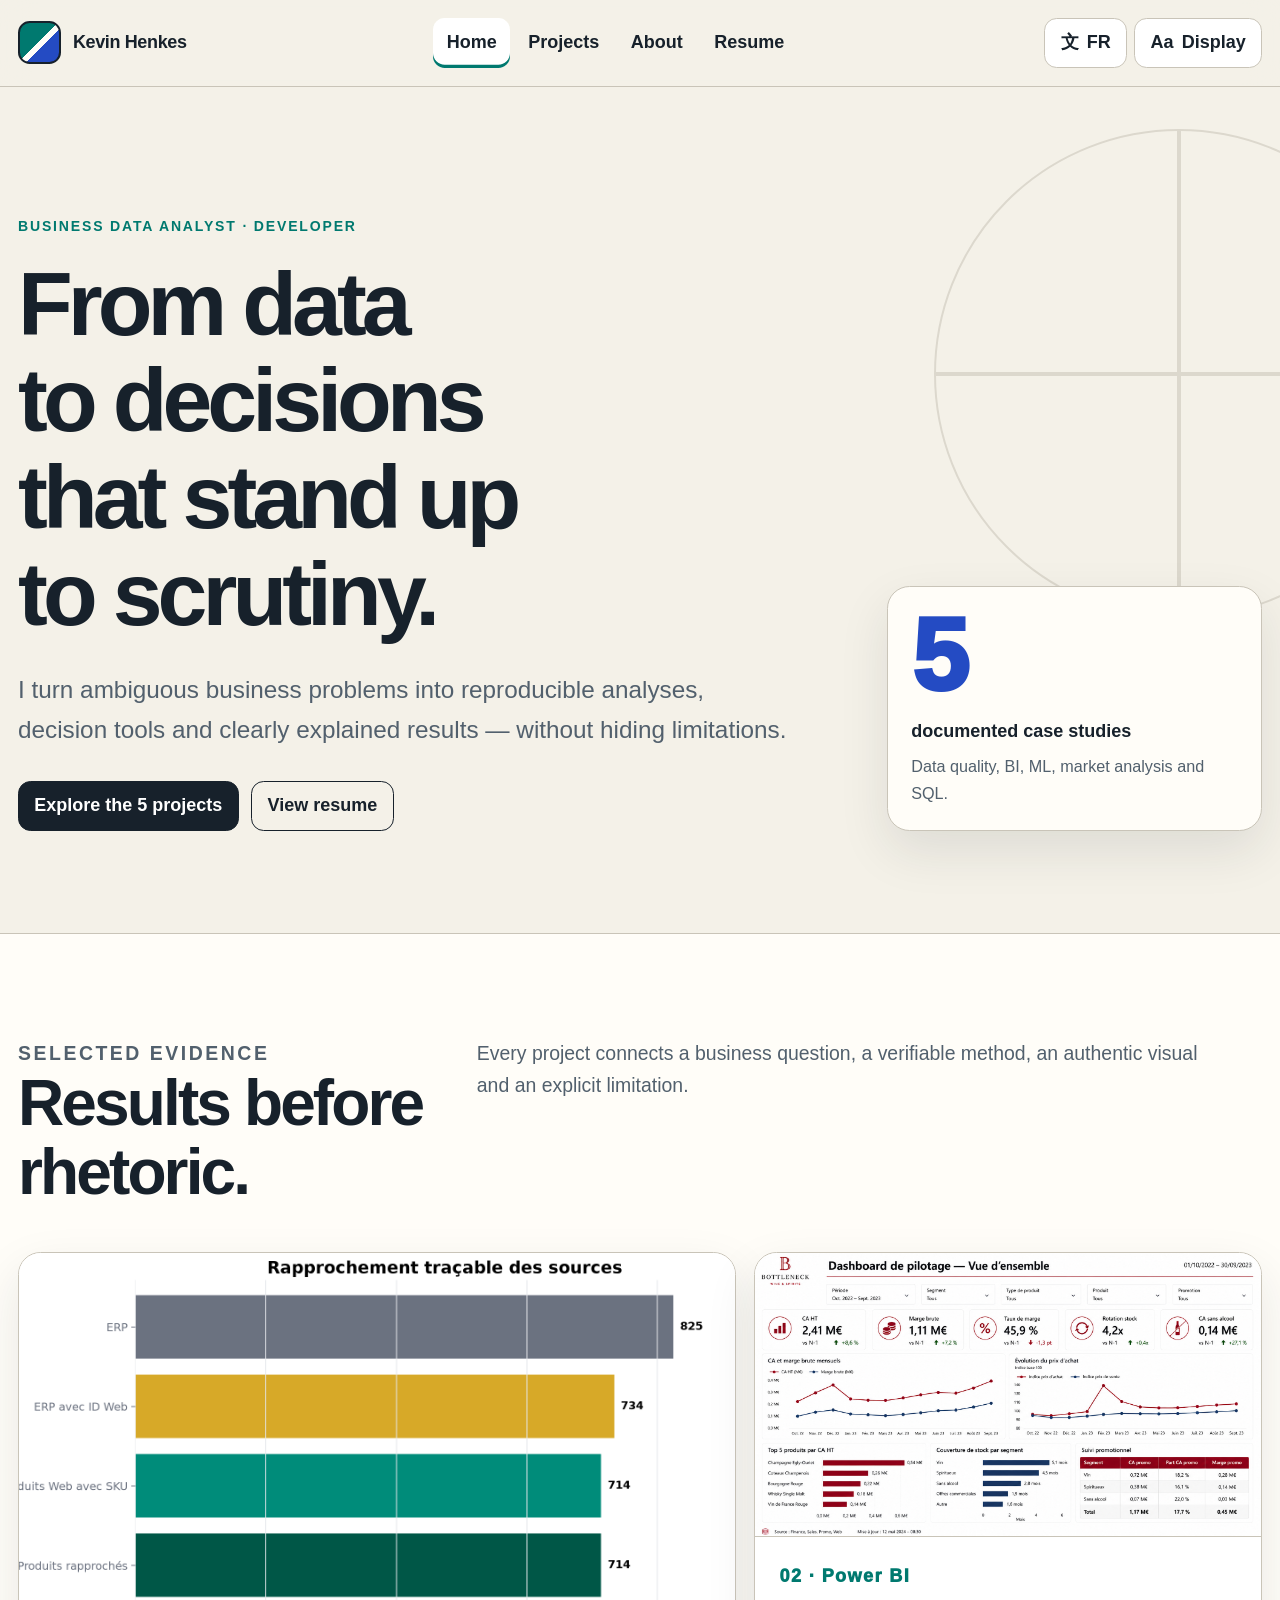
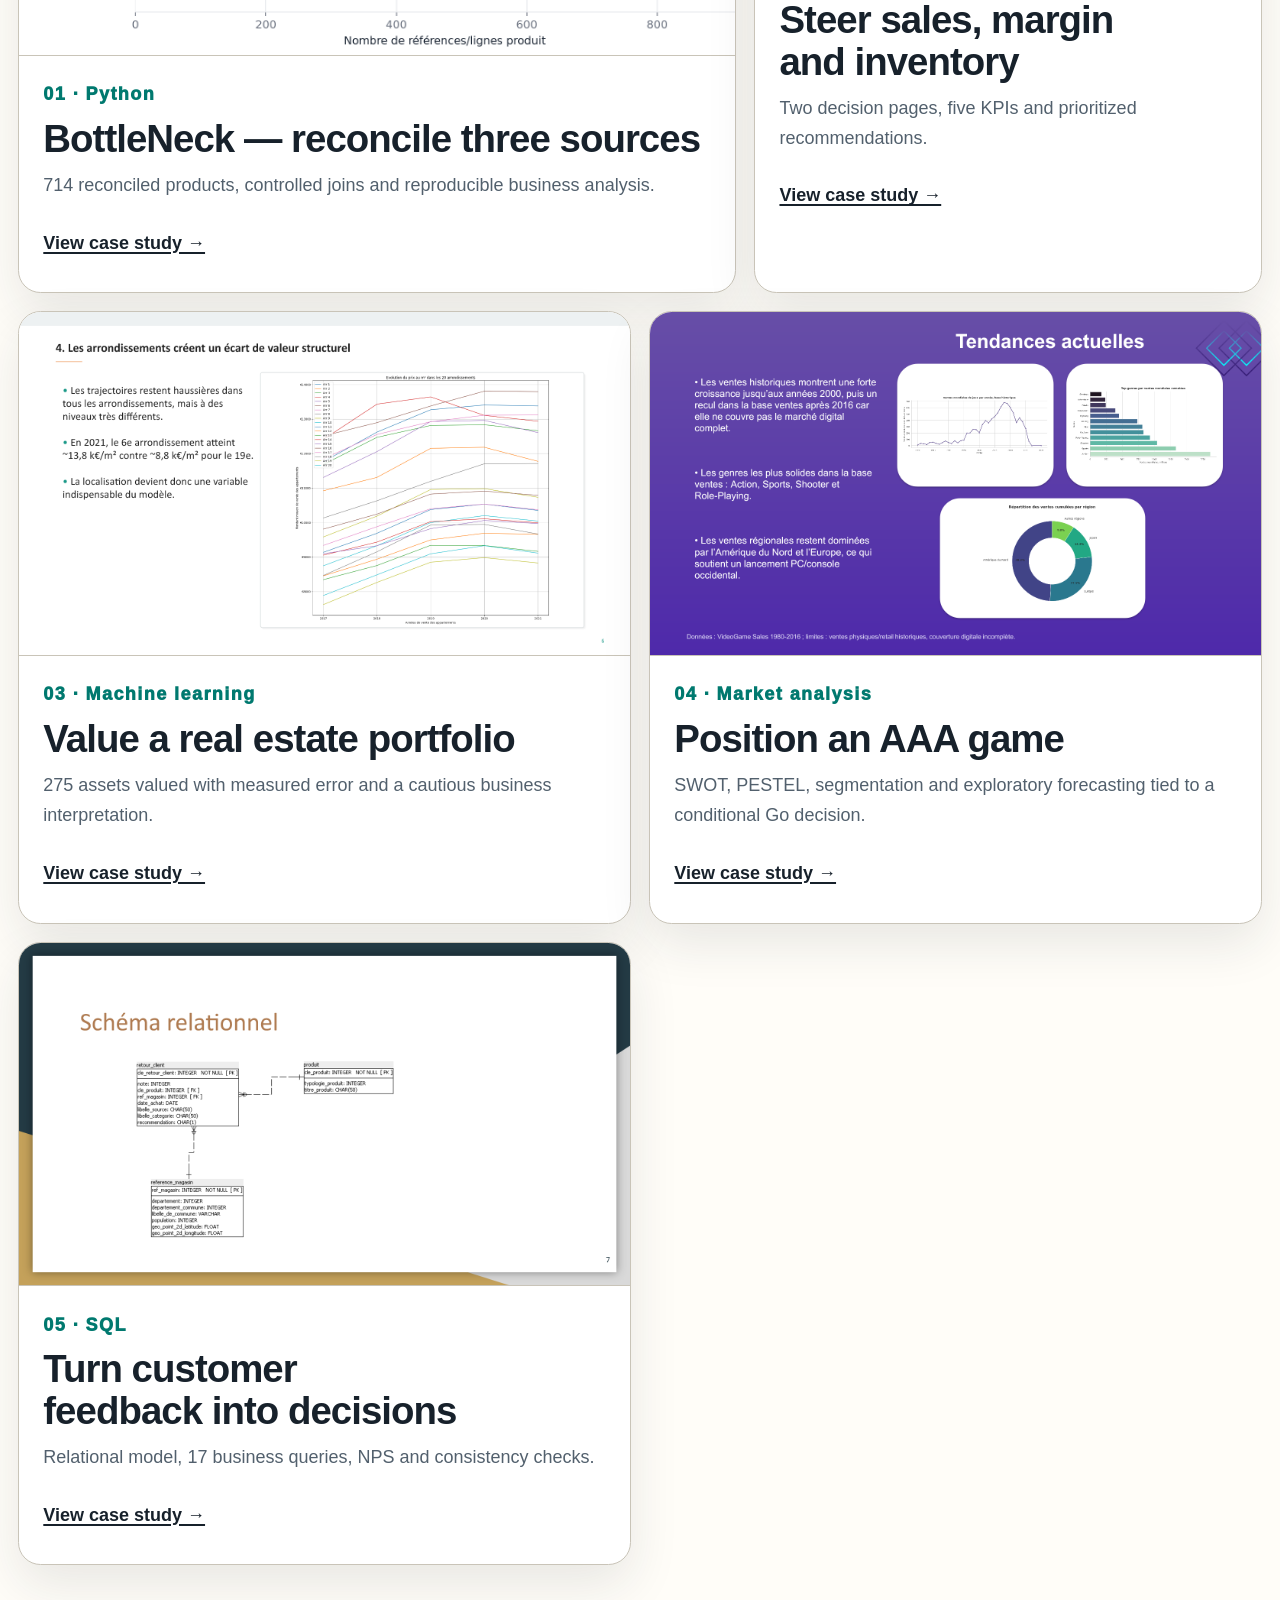
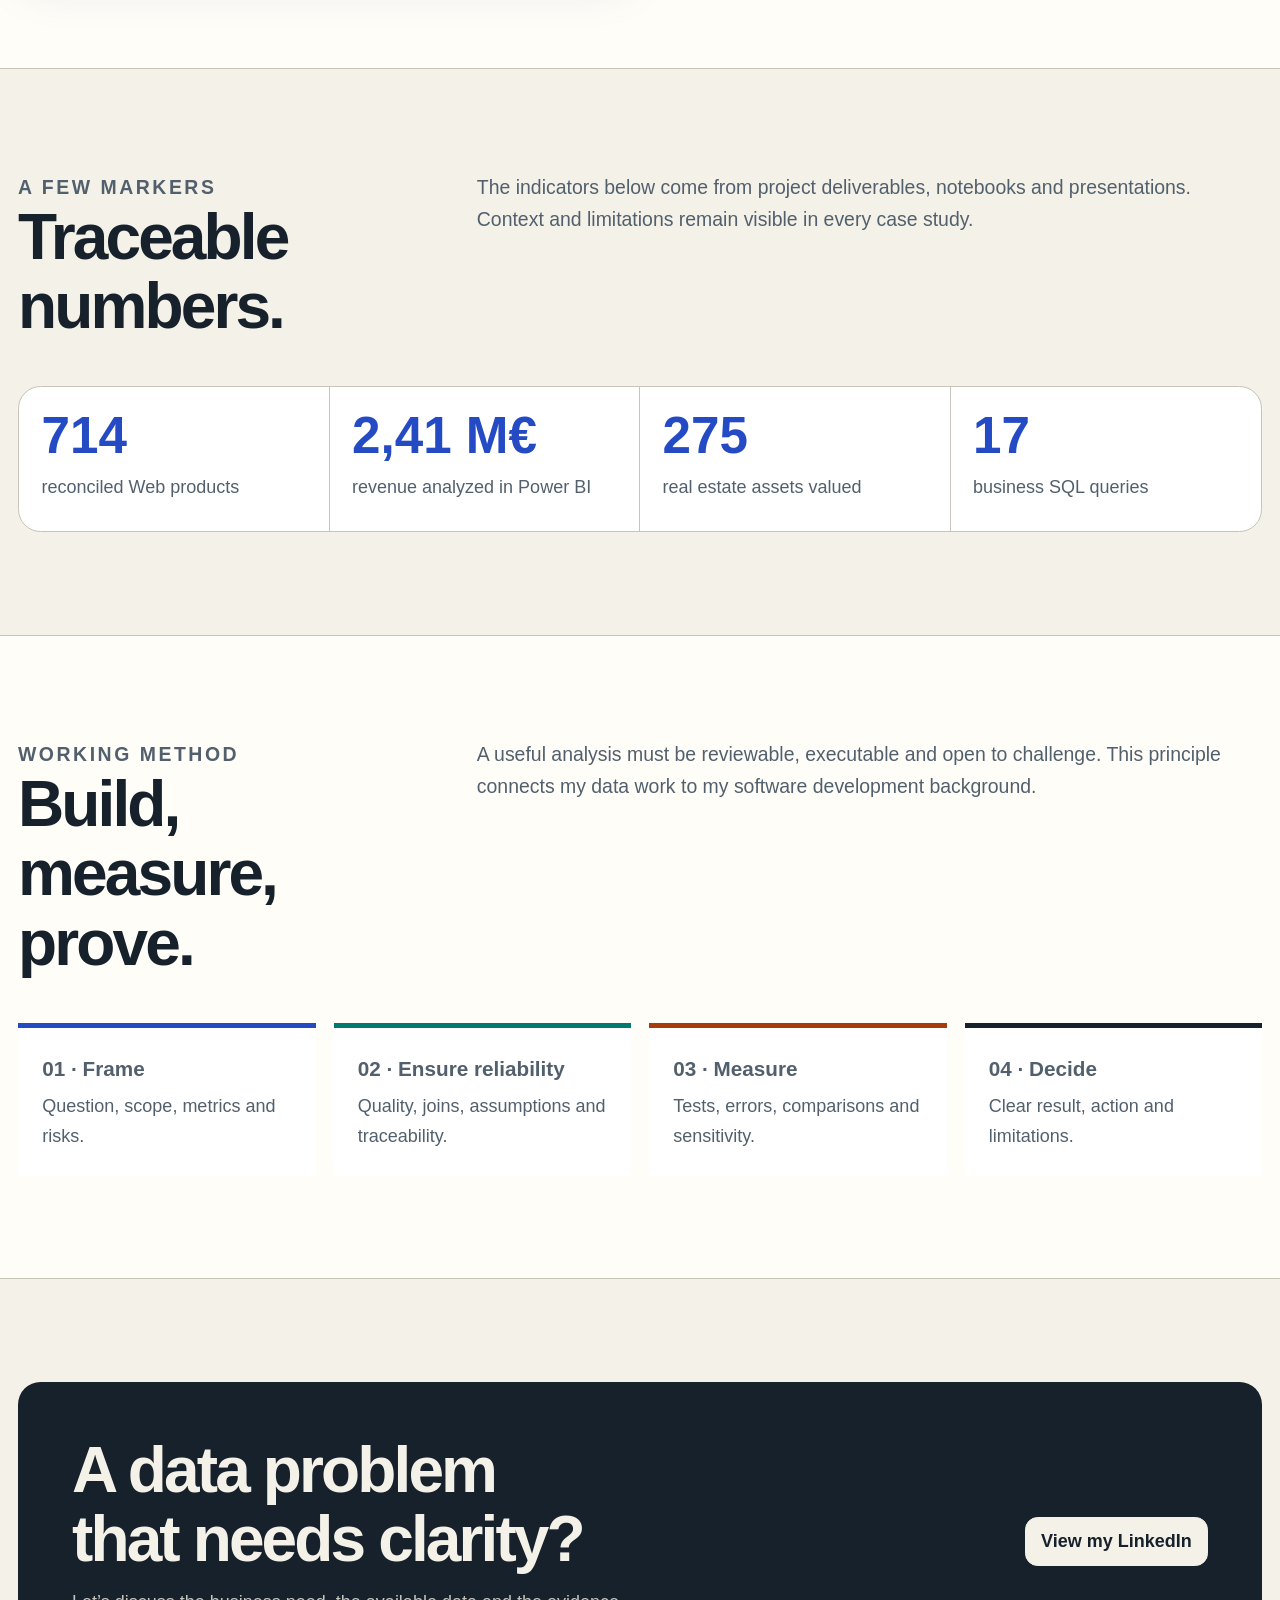
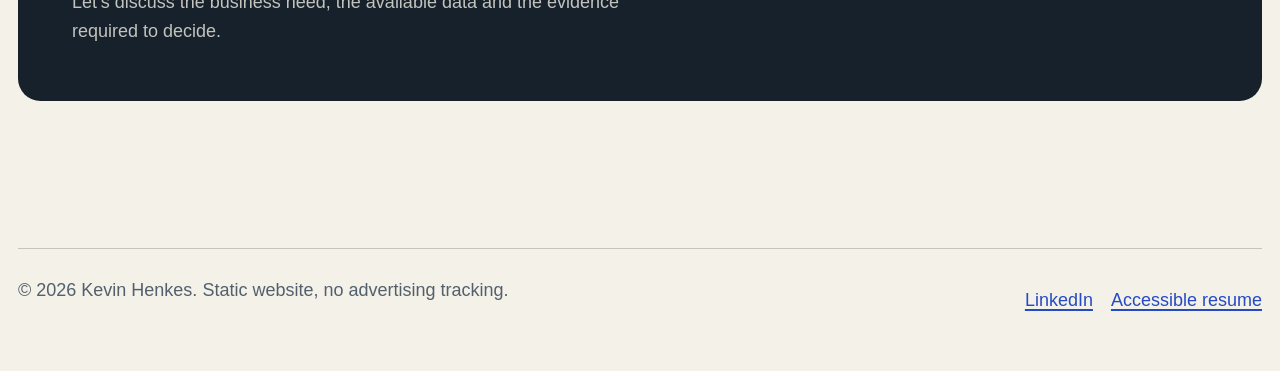
==== commit 93c2baab: "v2" ====
--- a/Portfolio_Web_Static/index.html
+++ b/Portfolio_Web_Static/index.html
@@ -38,7 +38,7 @@
             <li><a href="index.html" aria-current="page"><span data-lang="fr">Accueil</span><span data-lang="en">Home</span></a></li>
             <li><a href="projets.html"><span data-lang="fr">Projets</span><span data-lang="en">Projects</span></a></li>
             <li><a href="a-propos.html"><span data-lang="fr">À propos</span><span data-lang="en">About</span></a></li>
-            <li><a href="cv.html"><span data-lang="fr">CV</span><span data-lang="en">Résumé</span></a></li>
+            <li><a href="cv.html"><span data-lang="fr">CV</span><span data-lang="en">Resume</span></a></li>
           </ul>
         </nav>
         <div class="header-actions">
@@ -79,13 +79,13 @@
             </p>
             <div class="hero-actions">
               <a class="button button-primary" href="projets.html"><span data-lang="fr">Explorer les 5 projets</span><span data-lang="en">Explore the 5 projects</span></a>
-              <a class="button button-secondary" href="cv.html"><span data-lang="fr">Voir le CV</span><span data-lang="en">View résumé</span></a>
+              <a class="button button-secondary" href="cv.html"><span data-lang="fr">Voir le CV</span><span data-lang="en">View resume</span></a>
             </div>
           </div>
           <aside class="hero-proof" aria-label="Preuve principale" data-aria-fr="Preuve principale" data-aria-en="Primary evidence">
             <p class="proof-number">5</p>
             <p class="proof-label"><span data-lang="fr">études de cas documentées</span><span data-lang="en">documented case studies</span></p>
-            <p class="proof-note"><span data-lang="fr">Data quality, BI, ML, analyse de marché et SQL.</span><span data-lang="en">Data quality, BI, ML, market analysis and SQL.</span></p>
+            <p class="proof-note"><span data-lang="fr">Qualité des données, BI, ML, analyse de marché et SQL.</span><span data-lang="en">Data quality, BI, ML, market analysis and SQL.</span></p>
           </aside>
         </div>
       </section>
@@ -122,20 +122,20 @@
             </article>
 
             <article class="project-card">
-              <div class="project-card-media"><img src="assets/images/immobilier-location.png" alt="Évolution du prix au mètre carré par arrondissement de Paris" data-alt-fr="Évolution du prix au mètre carré par arrondissement de Paris" data-alt-en="Price per square metre over time across Paris districts" width="1600" height="900"></div>
+              <div class="project-card-media"><img src="assets/images/immobilier-location.png" alt="Évolution du prix au mètre carré par arrondissement de Paris" data-alt-fr="Évolution du prix au mètre carré par arrondissement de Paris" data-alt-en="Price per square meter over time across Paris districts" width="1600" height="900"></div>
               <div class="project-card-body">
                 <span class="project-index">03 · Machine learning</span>
-                <h3><span data-lang="fr">Valoriser un portefeuille immobilier</span><span data-lang="en">Value a real-estate portfolio</span></h3>
+                <h3><span data-lang="fr">Valoriser un portefeuille immobilier</span><span data-lang="en">Value a real estate portfolio</span></h3>
                 <p><span data-lang="fr">275 actifs estimés avec une erreur mesurée et une lecture métier prudente.</span><span data-lang="en">275 assets valued with measured error and a cautious business interpretation.</span></p>
                 <a class="project-card-link" href="projets.html#immobilier"><span data-lang="fr">Voir l’étude de cas →</span><span data-lang="en">View case study →</span></a>
               </div>
             </article>
 
             <article class="project-card">
-              <div class="project-card-media"><img src="assets/images/uoi-trends.png" alt="Graphiques des tendances du marché du jeu vidéo analysées pour UOI Games" data-alt-fr="Graphiques des tendances du marché du jeu vidéo analysées pour UOI Games" data-alt-en="Video-game market trend charts analysed for UOI Games" width="1600" height="900"></div>
-              <div class="project-card-body">
-                <span class="project-index">04 · Étude de marché</span>
-                <h3><span data-lang="fr">Positionner un jeu AAA</span><span data-lang="en">Position a AAA game</span></h3>
+              <div class="project-card-media"><img src="assets/images/uoi-trends.png" alt="Graphiques des tendances du marché du jeu vidéo analysées pour UOI Games" data-alt-fr="Graphiques des tendances du marché du jeu vidéo analysées pour UOI Games" data-alt-en="Video game market trend charts analyzed for UOI Games" width="1600" height="900"></div>
+              <div class="project-card-body">
+                <span class="project-index"><span data-lang="fr">04 · Étude de marché</span><span data-lang="en">04 · Market analysis</span></span>
+                <h3><span data-lang="fr">Positionner un jeu AAA</span><span data-lang="en">Position an AAA game</span></h3>
                 <p><span data-lang="fr">SWOT, PESTEL, segmentation et prévision exploratoire reliées à une décision Go conditionnelle.</span><span data-lang="en">SWOT, PESTEL, segmentation and exploratory forecasting tied to a conditional Go decision.</span></p>
                 <a class="project-card-link" href="projets.html#uoi-games"><span data-lang="fr">Voir l’étude de cas →</span><span data-lang="en">View case study →</span></a>
               </div>
@@ -165,8 +165,8 @@
           </div>
           <div class="metric-strip">
             <div class="metric"><strong>714</strong><span><span data-lang="fr">produits Web rapprochés</span><span data-lang="en">reconciled Web products</span></span></div>
-            <div class="metric"><strong>2,41 M€</strong><span><span data-lang="fr">de CA analysé dans Power BI</span><span data-lang="en">revenue analysed in Power BI</span></span></div>
-            <div class="metric"><strong>275</strong><span><span data-lang="fr">actifs immobiliers valorisés</span><span data-lang="en">real-estate assets valued</span></span></div>
+            <div class="metric"><strong>2,41 M€</strong><span><span data-lang="fr">de CA analysé dans Power BI</span><span data-lang="en">revenue analyzed in Power BI</span></span></div>
+            <div class="metric"><strong>275</strong><span><span data-lang="fr">actifs immobiliers valorisés</span><span data-lang="en">real estate assets valued</span></span></div>
             <div class="metric"><strong>17</strong><span><span data-lang="fr">requêtes SQL métier</span><span data-lang="en">business SQL queries</span></span></div>
           </div>
         </div>
@@ -179,11 +179,11 @@
               <p class="eyebrow"><span data-lang="fr">Méthode de travail</span><span data-lang="en">Working method</span></p>
               <h2 id="methode-titre"><span data-lang="fr">Construire, mesurer, prouver.</span><span data-lang="en">Build, measure, prove.</span></h2>
             </div>
-            <p><span data-lang="fr">Une analyse utile doit pouvoir être relue, exécutée et contestée. C’est ce fil rouge qui relie mes projets data à mon expérience de développeur.</span><span data-lang="en">A useful analysis must be reviewable, executable and open to challenge. This thread connects my data work to my software development background.</span></p>
+            <p><span data-lang="fr">Une analyse utile doit pouvoir être relue, exécutée et contestée. C’est ce fil rouge qui relie mes projets d’analyse de données à mon expérience de développeur.</span><span data-lang="en">A useful analysis must be reviewable, executable and open to challenge. This principle connects my data work to my software development background.</span></p>
           </div>
           <ol class="method-list">
             <li><strong><span data-lang="fr">01 · Formaliser</span><span data-lang="en">01 · Frame</span></strong><span><span data-lang="fr">Question, périmètre, métriques et risques.</span><span data-lang="en">Question, scope, metrics and risks.</span></span></li>
-            <li><strong><span data-lang="fr">02 · Fiabiliser</span><span data-lang="en">02 · Make reliable</span></strong><span><span data-lang="fr">Qualité, jointures, hypothèses et traçabilité.</span><span data-lang="en">Quality, joins, assumptions and traceability.</span></span></li>
+            <li><strong><span data-lang="fr">02 · Fiabiliser</span><span data-lang="en">02 · Ensure reliability</span></strong><span><span data-lang="fr">Qualité, jointures, hypothèses et traçabilité.</span><span data-lang="en">Quality, joins, assumptions and traceability.</span></span></li>
             <li><strong><span data-lang="fr">03 · Mesurer</span><span data-lang="en">03 · Measure</span></strong><span><span data-lang="fr">Tests, erreurs, comparaisons et sensibilité.</span><span data-lang="en">Tests, errors, comparisons and sensitivity.</span></span></li>
             <li><strong><span data-lang="fr">04 · Décider</span><span data-lang="en">04 · Decide</span></strong><span><span data-lang="fr">Résultat compréhensible, action et limites.</span><span data-lang="en">Clear result, action and limitations.</span></span></li>
           </ol>
@@ -196,7 +196,7 @@
             <h2><span data-lang="fr">Un problème data à rendre plus clair ?</span><span data-lang="en">A data problem that needs clarity?</span></h2>
             <p><span data-lang="fr">Parlons du besoin métier, des données disponibles et de la preuve nécessaire pour décider.</span><span data-lang="en">Let’s discuss the business need, the available data and the evidence required to decide.</span></p>
           </div>
-          <a class="button" href="mailto:henkeskevin0@gmail.com"><span data-lang="fr">Écrire à Kevin</span><span data-lang="en">Email Kevin</span></a>
+          <a class="button" href="https://www.linkedin.com/in/kevinhenkes/" target="_blank" rel="noopener noreferrer"><span data-lang="fr">Voir mon LinkedIn</span><span data-lang="en">View my LinkedIn</span></a>
         </div>
       </section>
     </main>
@@ -205,8 +205,8 @@
       <div class="container footer-row">
         <p>© <span data-current-year>2026</span> Kevin Henkes. <span data-lang="fr">Site statique, sans suivi publicitaire.</span><span data-lang="en">Static website, no advertising tracking.</span></p>
         <ul class="footer-links">
-          <li><a href="mailto:henkeskevin0@gmail.com">Email</a></li>
-          <li><a href="cv.html"><span data-lang="fr">CV accessible</span><span data-lang="en">Accessible résumé</span></a></li>
+          <li><a href="https://www.linkedin.com/in/kevinhenkes/" target="_blank" rel="noopener noreferrer">LinkedIn</a></li>
+          <li><a href="cv.html"><span data-lang="fr">CV accessible</span><span data-lang="en">Accessible resume</span></a></li>
         </ul>
       </div>
     </footer>
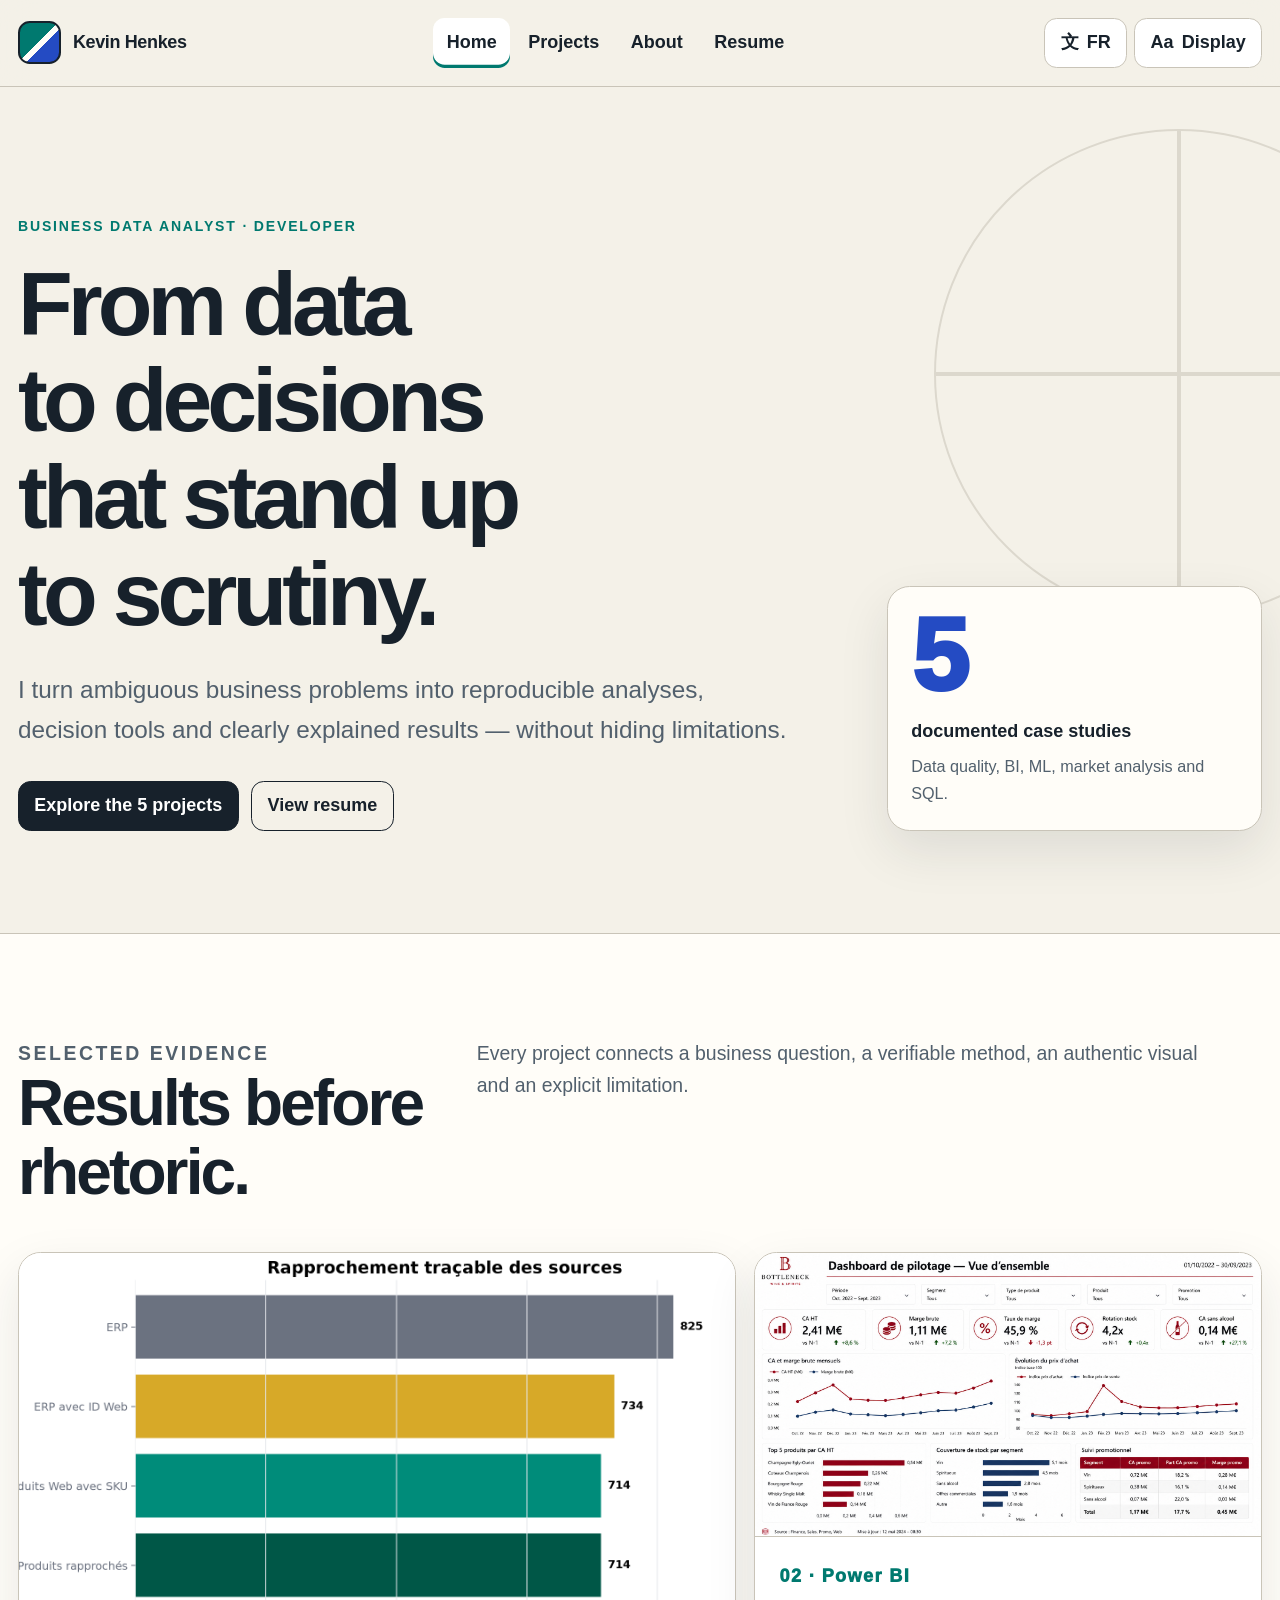
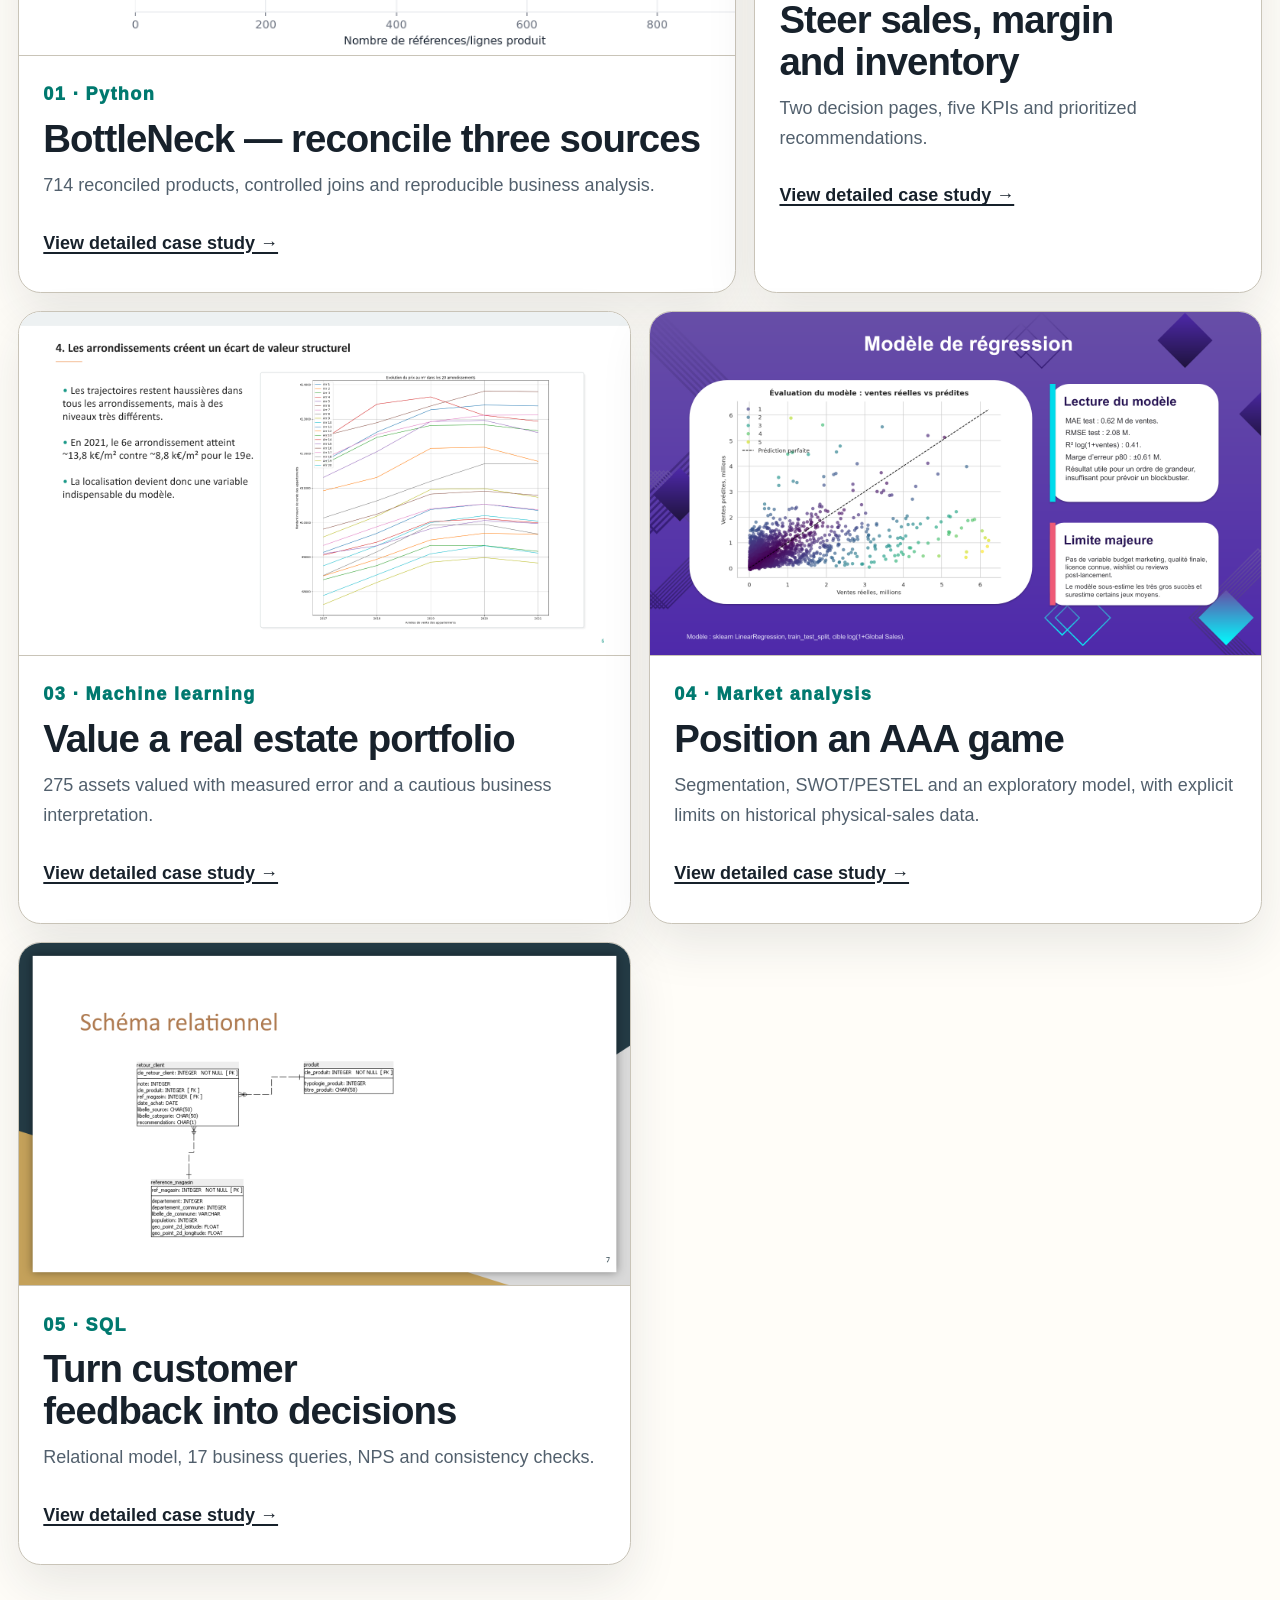
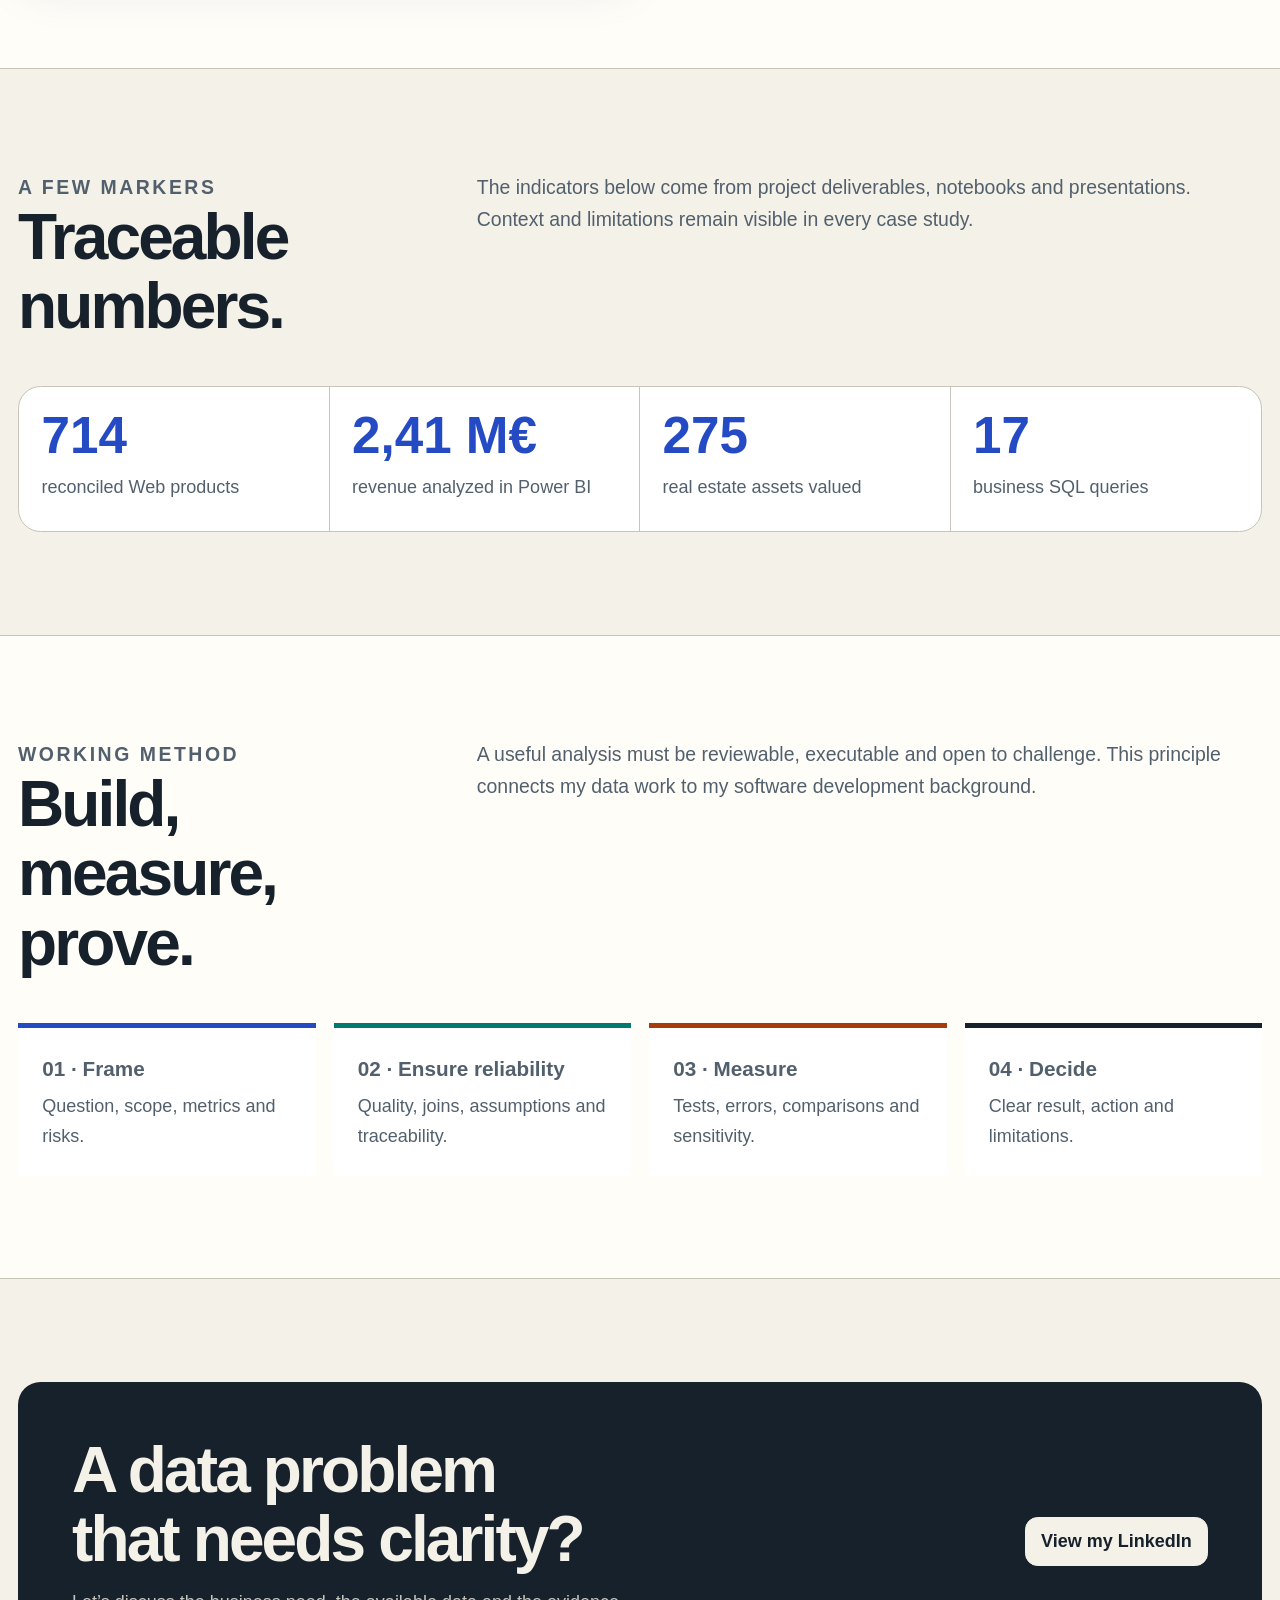
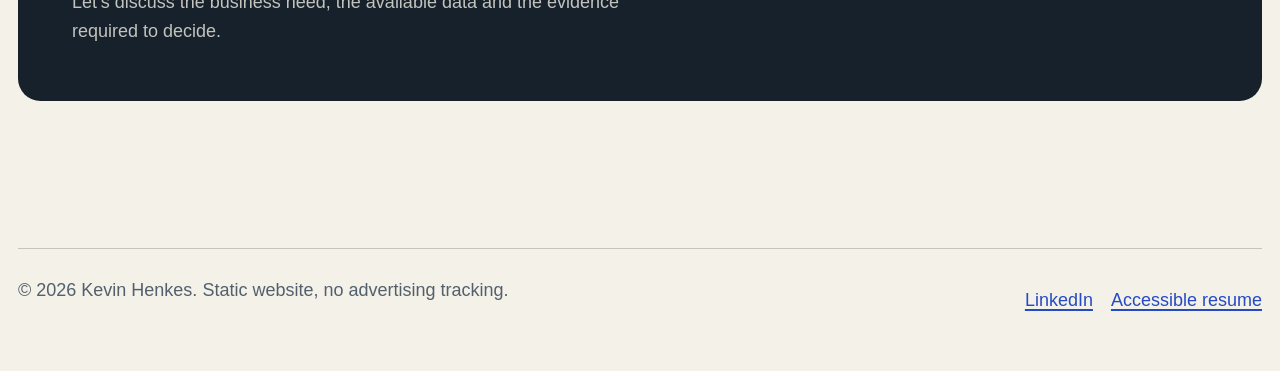
==== commit 5a10dbd8: "v2.2" ====
--- a/Portfolio_Web_Static/index.html
+++ b/Portfolio_Web_Static/index.html
@@ -10,8 +10,8 @@
     <meta property="og:title" content="Kevin Henkes — Business Data Analyst">
     <meta property="og:description" content="Cinq projets documentés par leurs décisions, leurs résultats et leurs limites.">
     <title>Kevin Henkes — Business Data Analyst</title>
-    <link rel="stylesheet" href="assets/css/styles.css?v=20260821-4">
-    <script src="assets/js/app.js?v=20260821-4" defer></script>
+    <link rel="stylesheet" href="assets/css/styles.css?v=20260830-1">
+    <script src="assets/js/app.js?v=20260830-1" defer></script>
   </head>
   <body data-language="fr" data-theme="light" data-contrast="normal" data-text="normal">
     <span class="sr-only" data-page-title data-lang="fr">Kevin Henkes — Business Data Analyst</span>
@@ -107,7 +107,7 @@
                 <span class="project-index">01 · Python</span>
                 <h3><span data-lang="fr">BottleNeck — fiabiliser trois sources</span><span data-lang="en">BottleNeck — reconcile three sources</span></h3>
                 <p><span data-lang="fr">714 produits rapprochés, contrôles de jointure et analyse commerciale reproductible.</span><span data-lang="en">714 reconciled products, controlled joins and reproducible business analysis.</span></p>
-                <a class="project-card-link" href="projets.html#bottleneck"><span data-lang="fr">Voir l’étude de cas →</span><span data-lang="en">View case study →</span></a>
+                <a class="project-card-link" href="projet-bottleneck.html"><span data-lang="fr">Voir l’étude de cas détaillée →</span><span data-lang="en">View detailed case study →</span></a>
               </div>
             </article>
 
@@ -117,7 +117,7 @@
                 <span class="project-index">02 · Power BI</span>
                 <h3><span data-lang="fr">Piloter ventes, marge et stock</span><span data-lang="en">Steer sales, margin and inventory</span></h3>
                 <p><span data-lang="fr">Deux pages de décision, cinq KPI et des recommandations priorisées.</span><span data-lang="en">Two decision pages, five KPIs and prioritized recommendations.</span></p>
-                <a class="project-card-link" href="projets.html#powerbi"><span data-lang="fr">Voir l’étude de cas →</span><span data-lang="en">View case study →</span></a>
+                <a class="project-card-link" href="projet-power-bi.html"><span data-lang="fr">Voir l’étude de cas détaillée →</span><span data-lang="en">View detailed case study →</span></a>
               </div>
             </article>
 
@@ -127,17 +127,17 @@
                 <span class="project-index">03 · Machine learning</span>
                 <h3><span data-lang="fr">Valoriser un portefeuille immobilier</span><span data-lang="en">Value a real estate portfolio</span></h3>
                 <p><span data-lang="fr">275 actifs estimés avec une erreur mesurée et une lecture métier prudente.</span><span data-lang="en">275 assets valued with measured error and a cautious business interpretation.</span></p>
-                <a class="project-card-link" href="projets.html#immobilier"><span data-lang="fr">Voir l’étude de cas →</span><span data-lang="en">View case study →</span></a>
-              </div>
-            </article>
-
-            <article class="project-card">
-              <div class="project-card-media"><img src="assets/images/uoi-trends.png" alt="Graphiques des tendances du marché du jeu vidéo analysées pour UOI Games" data-alt-fr="Graphiques des tendances du marché du jeu vidéo analysées pour UOI Games" data-alt-en="Video game market trend charts analyzed for UOI Games" width="1600" height="900"></div>
+                <a class="project-card-link" href="projet-immobilier.html"><span data-lang="fr">Voir l’étude de cas détaillée →</span><span data-lang="en">View detailed case study →</span></a>
+              </div>
+            </article>
+
+            <article class="project-card">
+              <div class="project-card-media"><img src="assets/images/uoi-regression.png" alt="Comparaison des ventes réelles et prédites dans l’analyse UOI Games" data-alt-fr="Comparaison des ventes réelles et prédites dans l’analyse UOI Games" data-alt-en="Comparison of actual and predicted sales in the UOI Games analysis" width="1600" height="900"></div>
               <div class="project-card-body">
                 <span class="project-index"><span data-lang="fr">04 · Étude de marché</span><span data-lang="en">04 · Market analysis</span></span>
                 <h3><span data-lang="fr">Positionner un jeu AAA</span><span data-lang="en">Position an AAA game</span></h3>
-                <p><span data-lang="fr">SWOT, PESTEL, segmentation et prévision exploratoire reliées à une décision Go conditionnelle.</span><span data-lang="en">SWOT, PESTEL, segmentation and exploratory forecasting tied to a conditional Go decision.</span></p>
-                <a class="project-card-link" href="projets.html#uoi-games"><span data-lang="fr">Voir l’étude de cas →</span><span data-lang="en">View case study →</span></a>
+                <p><span data-lang="fr">Segmentation, SWOT/PESTEL et modèle exploratoire, avec limites explicites sur les ventes physiques historiques.</span><span data-lang="en">Segmentation, SWOT/PESTEL and an exploratory model, with explicit limits on historical physical-sales data.</span></p>
+                <a class="project-card-link" href="projet-uoi-games.html"><span data-lang="fr">Voir l’étude de cas détaillée →</span><span data-lang="en">View detailed case study →</span></a>
               </div>
             </article>
 
@@ -147,7 +147,7 @@
                 <span class="project-index">05 · SQL</span>
                 <h3><span data-lang="fr">Transformer les retours clients en décisions</span><span data-lang="en">Turn customer feedback into decisions</span></h3>
                 <p><span data-lang="fr">Modèle relationnel, 17 requêtes métier, NPS et contrôles de cohérence.</span><span data-lang="en">Relational model, 17 business queries, NPS and consistency checks.</span></p>
-                <a class="project-card-link" href="projets.html#retail"><span data-lang="fr">Voir l’étude de cas →</span><span data-lang="en">View case study →</span></a>
+                <a class="project-card-link" href="projet-retail-sql.html"><span data-lang="fr">Voir l’étude de cas détaillée →</span><span data-lang="en">View detailed case study →</span></a>
               </div>
             </article>
           </div>
--- a/Portfolio_Web_Static/assets/css/styles.css
+++ b/Portfolio_Web_Static/assets/css/styles.css
@@ -760,6 +760,341 @@
   font-weight: 750;
 }
 
+.detail-hero {
+  position: relative;
+  overflow: hidden;
+  padding-block: clamp(3rem, 8vw, 7rem) clamp(2.5rem, 6vw, 5rem);
+  border-bottom: 0.1rem solid var(--line);
+}
+
+.detail-hero::after {
+  position: absolute;
+  z-index: -1;
+  top: -7rem;
+  right: -5rem;
+  width: 23rem;
+  height: 23rem;
+  border: 0.1rem solid var(--line);
+  border-radius: 50%;
+  background: radial-gradient(circle at 40% 40%, color-mix(in srgb, var(--teal) 22%, transparent), transparent 66%);
+  content: "";
+}
+
+.breadcrumb {
+  margin: 0 0 2rem;
+  color: var(--muted);
+  font-size: 0.9rem;
+  font-weight: 750;
+}
+
+.breadcrumb a {
+  color: inherit;
+}
+
+.detail-hero-grid {
+  display: grid;
+  grid-template-columns: minmax(0, 1.2fr) minmax(18rem, 0.8fr);
+  align-items: end;
+  gap: clamp(2rem, 7vw, 6rem);
+}
+
+.detail-number {
+  margin-bottom: 1rem;
+  color: var(--teal);
+  font-size: 0.88rem;
+  font-weight: 950;
+  letter-spacing: 0.13em;
+  text-transform: uppercase;
+}
+
+.detail-hero h1 {
+  max-width: 16ch;
+  margin: 0;
+  font-size: clamp(2.7rem, 7vw, 6.5rem);
+  line-height: 0.98;
+  letter-spacing: -0.065em;
+}
+
+.detail-lead {
+  max-width: 64ch;
+  margin: 1.5rem 0 0;
+  color: var(--muted);
+  font-size: clamp(1.05rem, 2vw, 1.3rem);
+}
+
+.detail-facts {
+  display: grid;
+  grid-template-columns: repeat(2, minmax(0, 1fr));
+  margin: 0;
+  overflow: hidden;
+  border: 0.1rem solid var(--line);
+  border-radius: var(--radius);
+  background: var(--surface-strong);
+  box-shadow: var(--shadow);
+}
+
+.detail-facts div {
+  padding: 1rem;
+  border-right: 0.1rem solid var(--line);
+  border-bottom: 0.1rem solid var(--line);
+}
+
+.detail-facts div:nth-child(even) {
+  border-right: 0;
+}
+
+.detail-facts div:nth-last-child(-n + 2) {
+  border-bottom: 0;
+}
+
+.detail-facts dt {
+  color: var(--muted);
+  font-size: 0.78rem;
+  font-weight: 800;
+  letter-spacing: 0.06em;
+  text-transform: uppercase;
+}
+
+.detail-facts dd {
+  margin: 0.22rem 0 0;
+  font-weight: 900;
+}
+
+.detail-layout {
+  display: grid;
+  grid-template-columns: minmax(0, 1fr) 16rem;
+  gap: clamp(2.5rem, 7vw, 6rem);
+  align-items: start;
+}
+
+.detail-content {
+  min-width: 0;
+}
+
+.detail-section {
+  padding-block: clamp(2.5rem, 6vw, 5rem);
+  border-bottom: 0.1rem solid var(--line);
+  scroll-margin-top: 6rem;
+}
+
+.detail-section:first-child {
+  padding-top: 0;
+}
+
+.detail-section:last-child {
+  border-bottom: 0;
+}
+
+.detail-section h2 {
+  max-width: 22ch;
+  margin: 0 0 1.25rem;
+  font-size: clamp(2rem, 4.5vw, 3.5rem);
+  line-height: 1.08;
+  letter-spacing: -0.045em;
+}
+
+.detail-section h3 {
+  margin: 1.8rem 0 0.6rem;
+  font-size: 1.25rem;
+}
+
+.detail-section > p,
+.detail-section > ul,
+.detail-section > ol {
+  max-width: var(--reading);
+}
+
+.detail-section > p {
+  color: var(--muted);
+}
+
+.detail-section > ul,
+.detail-section > ol {
+  padding-left: 1.25rem;
+}
+
+.detail-section li + li {
+  margin-top: 0.55rem;
+}
+
+.detail-toc {
+  position: sticky;
+  top: 6.4rem;
+  padding: 1rem;
+  border-left: 0.2rem solid var(--teal);
+  background: var(--surface-strong);
+}
+
+.detail-toc strong {
+  display: block;
+  margin-bottom: 0.65rem;
+  font-size: 0.83rem;
+  letter-spacing: 0.06em;
+  text-transform: uppercase;
+}
+
+.detail-toc ol {
+  margin: 0;
+  padding-left: 1.25rem;
+}
+
+.detail-toc li + li {
+  margin-top: 0.45rem;
+}
+
+.detail-toc a {
+  color: var(--muted);
+  font-size: 0.88rem;
+}
+
+.metric-band {
+  display: grid;
+  grid-template-columns: repeat(4, minmax(0, 1fr));
+  margin: 1.75rem 0;
+  overflow: hidden;
+  border: 0.1rem solid var(--line);
+  border-radius: var(--radius);
+  background: var(--ink);
+  color: var(--page);
+}
+
+.metric-band div {
+  padding: 1.2rem;
+  border-right: 0.08rem solid color-mix(in srgb, var(--page) 28%, transparent);
+}
+
+.metric-band div:last-child {
+  border-right: 0;
+}
+
+.metric-band strong,
+.metric-band span {
+  display: block;
+}
+
+.metric-band strong {
+  font-size: clamp(1.45rem, 3vw, 2.2rem);
+  line-height: 1.1;
+}
+
+.metric-band span {
+  margin-top: 0.35rem;
+  color: color-mix(in srgb, var(--page) 76%, transparent);
+  font-size: 0.8rem;
+}
+
+.process-list {
+  display: grid;
+  gap: 0;
+  margin: 1.5rem 0 0;
+  padding: 0;
+  counter-reset: process;
+  list-style: none;
+}
+
+.process-list li {
+  display: grid;
+  grid-template-columns: 3rem minmax(0, 1fr);
+  gap: 1rem;
+  padding: 1.15rem 0;
+  border-top: 0.1rem solid var(--line);
+  counter-increment: process;
+}
+
+.process-list li::before {
+  color: var(--teal);
+  content: "0" counter(process);
+  font-weight: 950;
+}
+
+.process-list strong,
+.process-list span {
+  display: block;
+}
+
+.process-list span {
+  margin-top: 0.25rem;
+  color: var(--muted);
+}
+
+.insight-grid,
+.evidence-grid {
+  display: grid;
+  grid-template-columns: repeat(2, minmax(0, 1fr));
+  gap: 1rem;
+  margin-top: 1.5rem;
+}
+
+.insight-card {
+  padding: 1.25rem;
+  border: 0.1rem solid var(--line);
+  border-radius: 1rem;
+  background: var(--surface-strong);
+}
+
+.insight-card strong {
+  display: block;
+  margin-bottom: 0.35rem;
+  color: var(--orange);
+  font-size: 1.05rem;
+}
+
+.insight-card p {
+  margin: 0;
+  color: var(--muted);
+}
+
+.decision-note {
+  margin-top: 1.5rem;
+  padding: 1.25rem;
+  border-left: 0.3rem solid var(--orange);
+  background: var(--surface-strong);
+}
+
+.decision-note strong {
+  display: block;
+  margin-bottom: 0.35rem;
+}
+
+.decision-note p {
+  margin: 0;
+  color: var(--muted);
+}
+
+.evidence-grid .evidence-card {
+  margin: 0;
+}
+
+.project-pagination {
+  display: grid;
+  grid-template-columns: repeat(2, minmax(0, 1fr));
+  gap: 1rem;
+  padding-block: clamp(2rem, 5vw, 4rem);
+}
+
+.project-pagination a {
+  display: block;
+  padding: 1.25rem;
+  border: 0.1rem solid var(--line);
+  border-radius: 1rem;
+  background: var(--surface-strong);
+  color: var(--ink);
+  font-weight: 900;
+  text-decoration: none;
+}
+
+.project-pagination a:last-child {
+  text-align: right;
+}
+
+.project-pagination span {
+  display: block;
+  color: var(--muted);
+  font-size: 0.78rem;
+  letter-spacing: 0.06em;
+  text-transform: uppercase;
+}
+
 .about-grid {
   display: grid;
   grid-template-columns: minmax(0, 1.15fr) minmax(19rem, 0.85fr);
@@ -1026,8 +1361,33 @@
   .section-header,
   .case-head,
   .case-layout,
-  .about-grid {
+  .about-grid,
+  .detail-hero-grid,
+  .detail-layout {
     grid-template-columns: 1fr;
+  }
+
+  .detail-toc {
+    position: static;
+    order: -1;
+  }
+
+  .detail-toc ol {
+    display: flex;
+    flex-wrap: wrap;
+    gap: 0.4rem 1.5rem;
+  }
+
+  .metric-band {
+    grid-template-columns: repeat(2, minmax(0, 1fr));
+  }
+
+  .metric-band div:nth-child(2) {
+    border-right: 0;
+  }
+
+  .metric-band div:nth-child(-n + 2) {
+    border-bottom: 0.08rem solid color-mix(in srgb, var(--page) 28%, transparent);
   }
 
   .hero-proof {
@@ -1080,8 +1440,39 @@
   .metric-strip,
   .method-list,
   .cv-columns,
-  .cta {
+  .cta,
+  .detail-facts,
+  .metric-band,
+  .insight-grid,
+  .evidence-grid,
+  .project-pagination {
     grid-template-columns: 1fr;
+  }
+
+  .detail-facts div,
+  .detail-facts div:nth-child(even),
+  .detail-facts div:nth-last-child(-n + 2) {
+    border-right: 0;
+    border-bottom: 0.1rem solid var(--line);
+  }
+
+  .detail-facts div:last-child {
+    border-bottom: 0;
+  }
+
+  .metric-band div,
+  .metric-band div:nth-child(2),
+  .metric-band div:nth-child(-n + 2) {
+    border-right: 0;
+    border-bottom: 0.08rem solid color-mix(in srgb, var(--page) 28%, transparent);
+  }
+
+  .metric-band div:last-child {
+    border-bottom: 0;
+  }
+
+  .project-pagination a:last-child {
+    text-align: left;
   }
 
   .metric {
